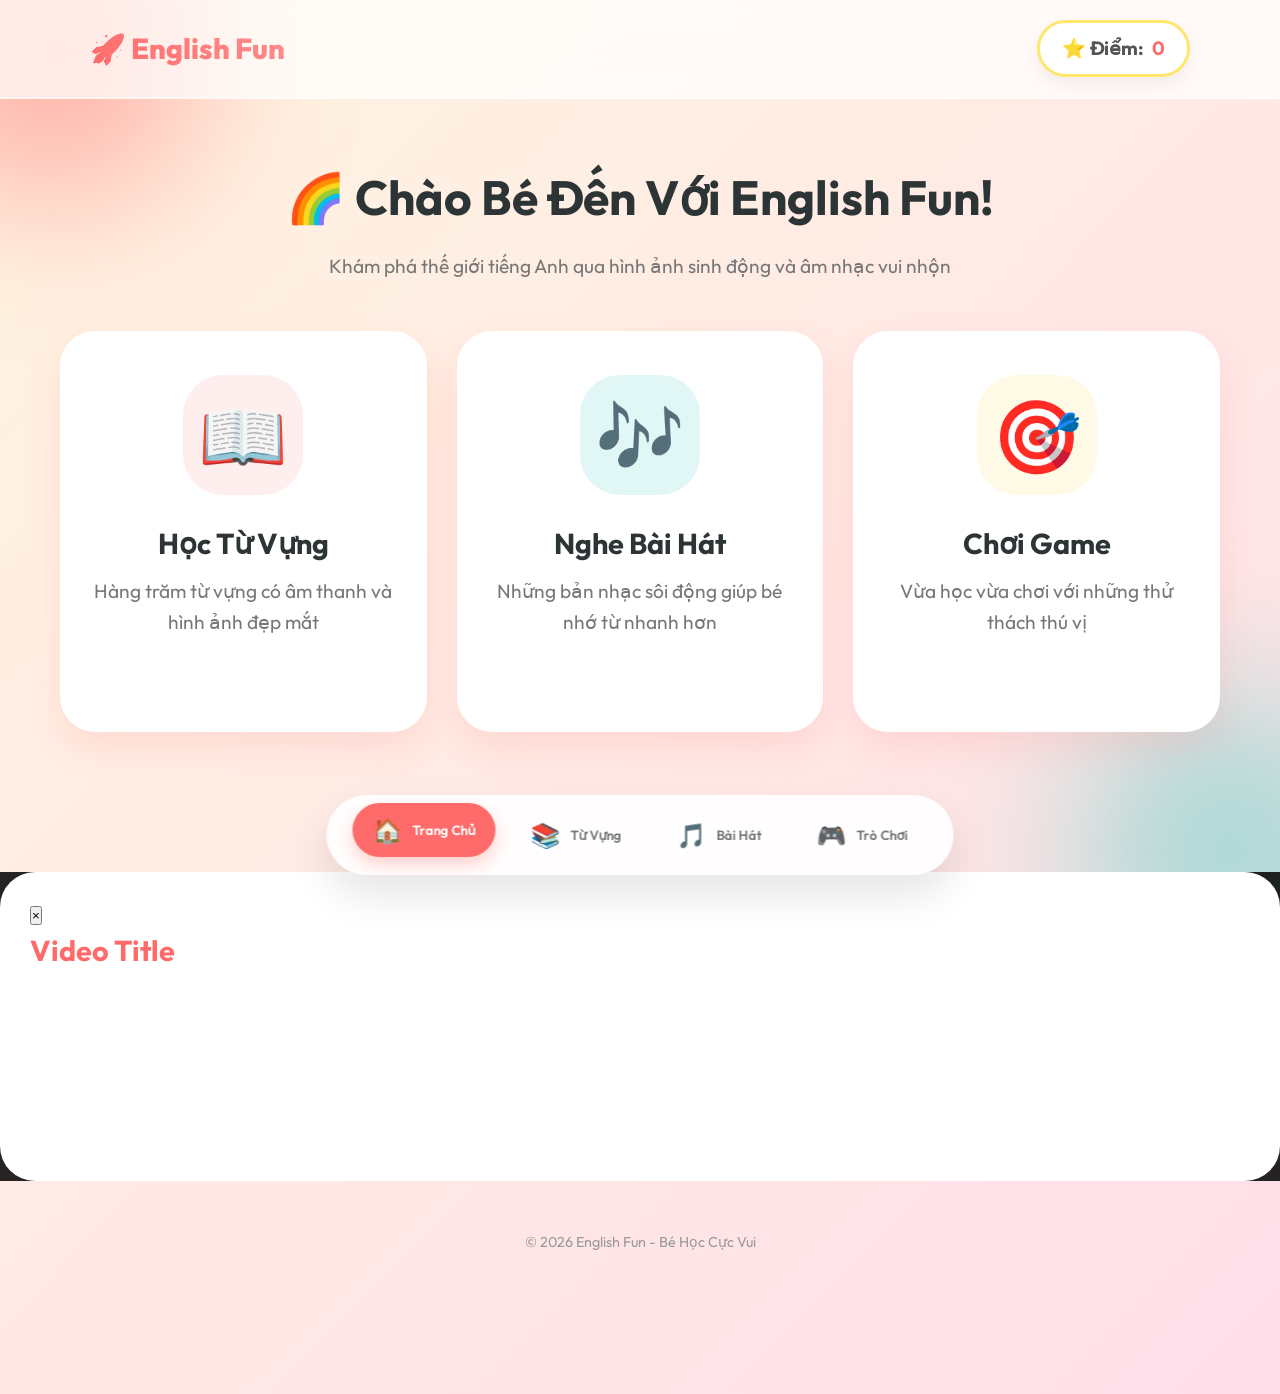
==== index.html @ c61386d0 "first today create new source code" ====
<!DOCTYPE html>
<html lang="vi">

<head>
  <meta charset="UTF-8">
  <meta name="viewport" content="width=device-width, initial-scale=1.0">
  <title>English Fun - Học Tiếng Anh Thông Minh</title>
  <link rel="stylesheet" href="styles.css">
</head>

<body>
  <!-- Floating Background Elements -->
  <div class="bg-decoration"></div>

  <!-- Header -->
  <header>
    <div class="header-content">
      <div class="logo">🚀 English Fun</div>
      <div class="score-display">
        ⭐ Điểm: <span id="total-score">0</span>
      </div>
    </div>
  </header>

  <!-- Navigation -->
  <nav>
    <div class="nav-items">
      <button class="nav-btn active" data-section="home">
        <span class="icon">🏠</span>
        <span class="text">Trang Chủ</span>
      </button>
      <button class="nav-btn" data-section="vocabulary">
        <span class="icon">📚</span>
        <span class="text">Từ Vựng</span>
      </button>
      <button class="nav-btn" data-section="songs">
        <span class="icon">🎵</span>
        <span class="text">Bài Hát</span>
      </button>
      <button class="nav-btn" data-section="games">
        <span class="icon">🎮</span>
        <span class="text">Trò Chơi</span>
      </button>
    </div>
  </nav>

  <!-- Main Content -->
  <main>
    <!-- Home Section -->
    <section id="home" class="section active">
      <div class="home-welcome">
        <h1>🌈 Chào Bé Đến Với English Fun!</h1>
        <p>Khám phá thế giới tiếng Anh qua hình ảnh sinh động và âm nhạc vui nhộn</p>

        <div class="feature-cards">
          <div class="feature-card" data-section="vocabulary">
            <div class="icon">📖</div>
            <h3>Học Từ Vựng</h3>
            <p>Hàng trăm từ vựng có âm thanh và hình ảnh đẹp mắt</p>
          </div>
          <div class="feature-card" data-section="songs">
            <div class="icon">🎶</div>
            <h3>Nghe Bài Hát</h3>
            <p>Những bản nhạc sôi động giúp bé nhớ từ nhanh hơn</p>
          </div>
          <div class="feature-card" data-section="games">
            <div class="icon">🎯</div>
            <h3>Chơi Game</h3>
            <p>Vừa học vừa chơi với những thử thách thú vị</p>
          </div>
        </div>
      </div>
    </section>

    <!-- Vocabulary Section -->
    <section id="vocabulary" class="section">
      <h2 class="section-title">📚 Chủ Đề Yêu Thích</h2>

      <div class="category-selector">
        <!-- Row 1 -->
        <button class="category-btn active" data-category="animals">🐾 Động Vật</button>
        <button class="category-btn" data-category="colors">🎨 Màu Sắc</button>
        <button class="category-btn" data-category="numbers">🔢 Số Đếm</button>
        <button class="category-btn" data-category="fruits">🍎 Trái Cây</button>
        <button class="category-btn" data-category="bodyParts">🧍 Cơ Thể</button>
        <button class="category-btn" data-category="food">🍔 Đồ Ăn</button>
        <!-- Row 2 -->
        <button class="category-btn" data-category="family">👨‍👩‍👧‍👦 Gia Đình</button>
        <button class="category-btn" data-category="clothes">👕 Quần Áo</button>
        <button class="category-btn" data-category="weather">🌤️ Thời Tiết</button>
        <button class="category-btn" data-category="feelings">😊 Cảm Xúc</button>
        <button class="category-btn" data-category="school">🎒 Trường Học</button>
        <button class="category-btn" data-category="transport">🚗 Phương Tiện</button>
      </div>

      <div id="flashcard-container" class="flashcard-grid">
        <!-- Flashcards will be rendered here -->
      </div>
    </section>

    <!-- Songs Section -->
    <section id="songs" class="section">
      <h2 class="section-title">🎵 Thế Giới Âm Nhạc</h2>

      <div id="songs-container" class="songs-grid">
        <!-- Songs will be rendered here -->
      </div>
    </section>

    <!-- Games Section -->
    <section id="games" class="section">
      <h2 class="section-title">🎮 Thử Thách Thông Thái</h2>

      <div class="category-selector">
        <button class="quiz-category-btn category-btn active" data-category="animals">🐾 Động Vật</button>
        <button class="quiz-category-btn category-btn" data-category="colors">🎨 Màu Sắc</button>
        <button class="quiz-category-btn category-btn" data-category="numbers">🔢 Số Đếm</button>
        <button class="quiz-category-btn category-btn" data-category="fruits">🍎 Trái Cây</button>
        <button class="quiz-category-btn category-btn" data-category="food">🍔 Đồ Ăn</button>
      </div>

      <div id="start-quiz-container" class="start-quiz-container">
        <div class="feature-card" style="max-width: 400px; margin: 0 auto; cursor: default;">
          <div class="icon">🚀</div>
          <h3>Sẵn sàng chưa?</h3>
          <p>Bé hãy chọn chủ đề và ấn bắt đầu để nhận điểm thưởng nhé!</p>
          <button id="start-quiz-btn" class="nav-btn active"
            style="margin: 20px auto; display: block; padding: 15px 30px;">
            Bắt Đầu Quiz!
          </button>
        </div>
      </div>

      <!-- Quiz Container -->
      <div id="quiz-container" class="quiz-container" style="display: none;">
        <div class="quiz-progress">
          <span class="question-num" id="question-num">1/5</span>
          <span class="quiz-score">⭐ <span id="quiz-score">0</span></span>
        </div>

        <div class="quiz-question">
          <span class="emoji" id="question-emoji">🐕</span>
          <p style="font-size: 1.5rem; font-weight: 700;">Đây là gì nhỉ?</p>
        </div>

        <div id="quiz-options" class="quiz-options">
          <!-- Options will be rendered here -->
        </div>
      </div>

      <!-- Quiz Result -->
      <div id="quiz-result" class="quiz-result" style="display: none;">
        <div class="quiz-container">
          <div class="result-emoji" id="result-emoji" style="font-size: 5rem;">🎉</div>
          <h3 id="result-message" style="margin: 20px 0;">Tuyệt vời!</h3>
          <p style="font-size: 1.4rem;">Điểm của bé: <strong id="final-score"
              style="color: var(--primary);">5/5</strong></p>
          <div class="stars" id="stars-container" style="font-size: 3rem; margin: 20px 0;">⭐⭐⭐</div>
          <button class="nav-btn active" onclick="restartQuiz()" style="margin: 0 auto;">
            🔄 Chơi Lại
          </button>
        </div>
      </div>
    </section>
  </main>

  <!-- Video Modal -->
  <div id="video-modal" class="video-modal">
    <div class="video-container">
      <button class="close-btn">&times;</button>
      <h3 id="video-title">Video Title</h3>
      <iframe id="video-iframe" src="" frameborder="0"
        allow="accelerometer; autoplay; clipboard-write; encrypted-media; gyroscope; picture-in-picture"
        allowfullscreen></iframe>
    </div>
  </div>

  <!-- Celebration Container -->
  <div id="celebration" class="celebration"></div>

  <!-- Footer -->
  <footer style="padding: 50px 20px 140px; text-align: center; color: #999; font-size: 0.9rem;">
    <p>© 2026 English Fun - Bé Học Cực Vui</p>
  </footer>

  <!-- Scripts -->
  <script src="data.js"></script>
  <script src="app.js"></script>
</body>

</html>
---- styles.css ----
/* English Fun - Redesigned for Kids */
@import url('https://fonts.googleapis.com/css2?family=Outfit:wght@400;700&display=swap');

:root {
  --primary: #FF6B6B;
  --secondary: #4ECDC4;
  --accent: #FFE66D;
  --success: #6BCB77;
  --info: #4D96FF;
  --bg-main: #FDFDFD;
  --bg-gradient: linear-gradient(135deg, #FFF5E1 0%, #FFDEE9 100%);
  --card-shadow: 0 15px 35px rgba(255, 107, 107, 0.15);
  --glass-bg: rgba(255, 255, 255, 0.7);
  --glass-border: rgba(255, 255, 255, 0.4);
  --radius-lg: 35px;
  --radius-md: 25px;
}

* {
  margin: 0;
  padding: 0;
  box-sizing: border-box;
  -webkit-tap-highlight-color: transparent;
}

body {
  font-family: 'Outfit', sans-serif;
  background: var(--bg-gradient);
  min-height: 100vh;
  color: #2D3436;
  overflow-x: hidden;
  line-height: 1.6;
}

/* Background Decorations */
body::before,
body::after {
  content: '';
  position: fixed;
  width: 300px;
  height: 300px;
  border-radius: 50%;
  filter: blur(80px);
  z-index: -1;
  opacity: 0.5;
}

body::before {
  top: -100px;
  left: -100px;
  background: var(--primary);
}

body::after {
  bottom: -100px;
  right: -100px;
  background: var(--secondary);
}

/* Header */
header {
  background: var(--glass-bg);
  backdrop-filter: blur(15px);
  border-bottom: 2px solid var(--glass-border);
  padding: 20px;
  position: sticky;
  top: 0;
  z-index: 1000;
  display: flex;
  justify-content: center;
}

.header-content {
  width: 100%;
  max-width: 1100px;
  display: flex;
  justify-content: space-between;
  align-items: center;
}

.logo {
  font-size: 1.8rem;
  font-weight: 800;
  background: linear-gradient(45deg, var(--primary), #FF8E8E);
  -webkit-background-clip: text;
  background-clip: text;
  -webkit-text-fill-color: transparent;
  display: flex;
  align-items: center;
  gap: 10px;
}

.score-display {
  background: white;
  padding: 10px 22px;
  border-radius: 50px;
  box-shadow: 0 8px 15px rgba(0, 0, 0, 0.05);
  font-weight: 700;
  font-size: 1.2rem;
  color: #555;
  display: flex;
  align-items: center;
  gap: 8px;
  border: 3px solid var(--accent);
}

.score-display span {
  color: var(--primary);
}

/* Navigation */
nav {
  position: fixed;
  bottom: 25px;
  left: 50%;
  transform: translateX(-50%);
  z-index: 1001;
  width: auto;
}

.nav-items {
  background: rgba(255, 255, 255, 0.9);
  backdrop-filter: blur(20px);
  padding: 12px 25px;
  border-radius: 50px;
  display: flex;
  gap: 15px;
  box-shadow: 0 20px 40px rgba(0, 0, 0, 0.1);
  border: 1px solid rgba(255, 255, 255, 0.5);
}

.nav-btn {
  background: none;
  border: none;
  padding: 12px 20px;
  border-radius: 30px;
  cursor: pointer;
  transition: all 0.3s cubic-bezier(0.175, 0.885, 0.32, 1.275);
  display: flex;
  align-items: center;
  gap: 10px;
  color: #777;
  font-family: inherit;
  font-weight: 600;
}

.nav-btn .icon {
  font-size: 1.5rem;
}

.nav-btn.active {
  background: var(--primary);
  color: white;
  box-shadow: 0 8px 15px rgba(255, 107, 107, 0.3);
  transform: translateY(-5px);
}

.nav-btn:hover:not(.active) {
  background: rgba(255, 107, 107, 0.1);
  color: var(--primary);
}

/* Main Layout */
main {
  max-width: 1200px;
  margin: 0 auto;
  padding: 40px 20px 120px;
}

.section {
  display: none;
  animation: slideUp 0.6s cubic-bezier(0.165, 0.84, 0.44, 1);
}

.section.active {
  display: block;
}

@keyframes slideUp {
  from {
    opacity: 0;
    transform: translateY(40px);
  }

  to {
    opacity: 1;
    transform: translateY(0);
  }
}

.section-title {
  text-align: center;
  font-size: 2.2rem;
  font-weight: 800;
  margin-bottom: 40px;
  color: #2D3436;
}

/* Home Page */
.home-welcome {
  text-align: center;
  padding: 20px 0;
}

.home-welcome h1 {
  font-size: 3rem;
  margin-bottom: 15px;
  color: #2D3436;
}

.home-welcome p {
  font-size: 1.2rem;
  color: #777;
  margin-bottom: 50px;
}

.feature-cards {
  display: grid;
  grid-template-columns: repeat(auto-fit, minmax(300px, 1fr));
  gap: 30px;
}

.feature-card {
  background: white;
  border-radius: var(--radius-lg);
  padding: 40px 30px;
  box-shadow: var(--card-shadow);
  cursor: pointer;
  transition: all 0.4s cubic-bezier(0.175, 0.885, 0.32, 1.275);
  border: 4px solid white;
}

.feature-card:hover {
  transform: translateY(-15px) scale(1.02);
  border-color: var(--accent);
}

.feature-card:nth-child(1) .icon {
  background: #FFEEEE;
}

.feature-card:nth-child(2) .icon {
  background: #E0F7F6;
}

.feature-card:nth-child(3) .icon {
  background: #FFFAE6;
}

.feature-card .icon {
  font-size: 4.5rem;
  width: 120px;
  height: 120px;
  margin: 0 auto 25px;
  border-radius: 40px;
  display: flex;
  align-items: center;
  justify-content: center;
  transition: transform 0.3s ease;
}

.feature-card:hover .icon {
  transform: rotate(10deg) scale(1.1);
}

.feature-card h3 {
  font-size: 1.8rem;
  margin-bottom: 10px;
  color: #2D3436;
}

/* Vocabulary Grid */
.category-selector {
  display: flex;
  flex-wrap: wrap;
  gap: 12px;
  justify-content: center;
  margin-bottom: 40px;
}

.category-btn {
  background: white;
  border: 2px solid #EEE;
  padding: 12px 20px;
  border-radius: 20px;
  font-size: 1rem;
  font-weight: 600;
  cursor: pointer;
  transition: all 0.3s ease;
  font-family: inherit;
  box-shadow: 0 4px 6px rgba(0, 0, 0, 0.02);
}

.category-btn.active {
  background: var(--secondary);
  color: white;
  border-color: var(--secondary);
  box-shadow: 0 8px 15px rgba(78, 205, 196, 0.3);
}

.category-btn:hover:not(.active) {
  border-color: var(--secondary);
  transform: translateY(-2px);
}

.flashcard-grid {
  display: grid;
  grid-template-columns: repeat(auto-fill, minmax(180px, 1fr));
  gap: 25px;
}

.flashcard {
  background: white;
  border-radius: var(--radius-md);
  padding: 30px 20px;
  text-align: center;
  box-shadow: var(--card-shadow);
  cursor: pointer;
  transition: all 0.3s cubic-bezier(0.175, 0.885, 0.32, 1.275);
  border: 3px solid white;
}

.flashcard:hover {
  transform: translateY(-10px) rotate(2deg);
  border-color: var(--primary);
}

.flashcard .emoji {
  font-size: 4.5rem;
  display: block;
  margin-bottom: 15px;
  filter: drop-shadow(0 5px 10px rgba(0, 0, 0, 0.1));
}

.flashcard .word {
  font-size: 1.5rem;
  font-weight: 800;
  color: #2D3436;
  text-transform: capitalize;
}

.flashcard .vietnamese {
  font-size: 1rem;
  color: #999;
  font-weight: 500;
}

.flashcard .speak-icon {
  position: absolute;
  top: 15px;
  right: 15px;
  font-size: 1.2rem;
  color: #DDD;
  transition: color 0.3s;
}

.flashcard:hover .speak-icon {
  color: var(--primary);
}

/* Songs List */
.songs-grid {
  display: grid;
  grid-template-columns: repeat(auto-fill, minmax(320px, 1fr));
  gap: 25px;
}

.song-card {
  background: white;
  border-radius: var(--radius-md);
  padding: 20px;
  display: flex;
  align-items: center;
  gap: 20px;
  box-shadow: var(--card-shadow);
  cursor: pointer;
  transition: all 0.3s ease;
  border: 3px solid white;
}

.song-card:hover {
  transform: scale(1.03);
  border-color: var(--info);
}

.song-card .thumbnail {
  width: 80px;
  height: 80px;
  background: #F0F4FF;
  border-radius: 20px;
  display: flex;
  align-items: center;
  justify-content: center;
  font-size: 2.5rem;
}

.song-card .song-info h3 {
  font-size: 1.3rem;
  margin-bottom: 5px;
}

/* Quiz Design */
.quiz-container {
  background: white;
  border-radius: var(--radius-lg);
  padding: 50px 40px;
  max-width: 700px;
  margin: 0 auto;
  box-shadow: var(--card-shadow);
  position: relative;
  border: 5px solid #FFFAE6;
}

.quiz-progress {
  display: flex;
  justify-content: space-between;
  margin-bottom: 30px;
  font-weight: 800;
  font-size: 1.2rem;
}

.quiz-question .emoji {
  font-size: 8rem;
  display: block;
  margin: 30px 0;
  animation: float 3s ease-in-out infinite;
}

@keyframes float {

  0%,
  100% {
    transform: translateY(0) scale(1);
  }

  50% {
    transform: translateY(-20px) scale(1.05);
  }
}

.quiz-options {
  display: grid;
  grid-template-columns: repeat(2, 1fr);
  gap: 20px;
}

.quiz-option {
  background: #F8F9FA;
  border: 3px solid #EEE;
  padding: 25px 20px;
  border-radius: 25px;
  font-size: 1.4rem;
  font-weight: 700;
  cursor: pointer;
  transition: all 0.3s;
  font-family: inherit;
}

.quiz-option:hover {
  background: white;
  border-color: var(--primary);
  transform: translateY(-5px);
  box-shadow: 0 10px 20px rgba(0, 0, 0, 0.05);
}

.quiz-option.correct {
  background: var(--success);
  color: white;
  border-color: var(--success);
  box-shadow: 0 10px 20px rgba(107, 203, 119, 0.4);
}

.quiz-option.wrong {
  background: var(--primary);
  color: white;
  border-color: var(--primary);
  box-shadow: 0 10px 20px rgba(255, 107, 107, 0.4);
}

/* Modal Styling */
.video-modal {
  background: rgba(0, 0, 0, 0.85);
  backdrop-filter: blur(10px);
}

.video-container {
  background: white;
  border-radius: var(--radius-lg);
  padding: 30px;
  overflow: hidden;
}

.video-container h3 {
  font-size: 1.8rem;
  margin-bottom: 20px;
  color: var(--primary);
}

/* Performance and Utils */
@keyframes bounce {

  0%,
  100% {
    transform: translateY(0);
  }

  50% {
    transform: translateY(-10px);
  }
}

.pulse {
  animation: pulse-animation 0.5s ease;
}

@keyframes pulse-animation {
  0% {
    transform: scale(1);
  }

  50% {
    transform: scale(0.95);
  }

  100% {
    transform: scale(1);
  }
}

/* Mobile Responsive */
@media (max-width: 768px) {
  .logo {
    font-size: 1.5rem;
  }

  .home-welcome h1 {
    font-size: 2.2rem;
  }

  .nav-btn .text {
    display: none;
  }

  .nav-btn {
    padding: 15px;
  }

  .quiz-options {
    grid-template-columns: 1fr;
  }

  .flashcard-grid {
    grid-template-columns: repeat(2, 1fr);
    gap: 15px;
  }

  .section-title {
    font-size: 1.8rem;
  }
}

/* Scrollbar */
::-webkit-scrollbar {
  width: 10px;
}

::-webkit-scrollbar-track {
  background: transparent;
}

::-webkit-scrollbar-thumb {
  background: var(--glass-border);
  border-radius: 10px;
}

::-webkit-scrollbar-thumb:hover {
  background: #CCC;
}
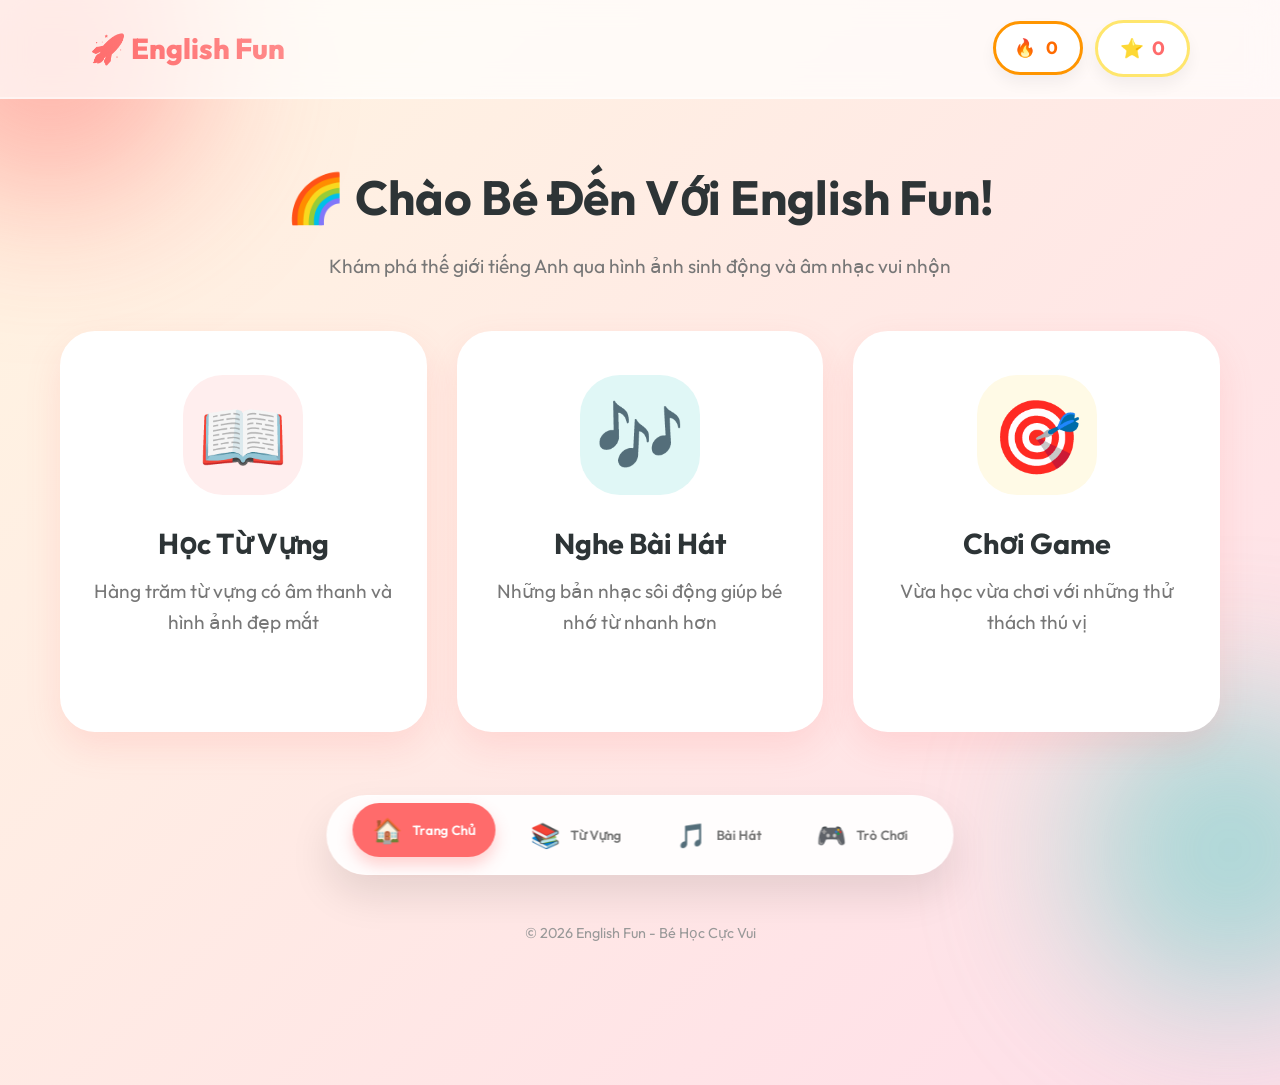
==== commit 17b63a7c: "Add streak system and spelling practice game Implemented two new features to enhance learning engage" ====
--- a/index.html
+++ b/index.html
@@ -16,8 +16,13 @@
   <header>
     <div class="header-content">
       <div class="logo">🚀 English Fun</div>
-      <div class="score-display">
-        ⭐ Điểm: <span id="total-score">0</span>
+      <div class="header-stats">
+        <div class="streak-display">
+          🔥 <span id="streak-count">0</span>
+        </div>
+        <div class="score-display">
+          ⭐ <span id="total-score">0</span>
+        </div>
       </div>
     </div>
   </header>
@@ -91,6 +96,12 @@
         <button class="category-btn" data-category="feelings">😊 Cảm Xúc</button>
         <button class="category-btn" data-category="school">🎒 Trường Học</button>
         <button class="category-btn" data-category="transport">🚗 Phương Tiện</button>
+        <!-- Row 3 - New categories -->
+        <button class="category-btn" data-category="sports">⚽ Thể Thao</button>
+        <button class="category-btn" data-category="jobs">👨‍💼 Nghề Nghiệp</button>
+        <button class="category-btn" data-category="adjectives">📝 Tính Từ</button>
+        <button class="category-btn" data-category="seasons">🌸 Mùa</button>
+        <button class="category-btn" data-category="phrases">💬 Giao Tiếp</button>
       </div>
 
       <div id="flashcard-container" class="flashcard-grid">
@@ -110,6 +121,12 @@
     <!-- Games Section -->
     <section id="games" class="section">
       <h2 class="section-title">🎮 Thử Thách Thông Thái</h2>
+
+      <!-- Game Mode Tabs -->
+      <div class="game-mode-tabs">
+        <button class="game-tab active" data-mode="quiz">🎯 Quiz</button>
+        <button class="game-tab" data-mode="spelling">✏️ Spelling</button>
+      </div>
 
       <div class="category-selector">
         <button class="quiz-category-btn category-btn active" data-category="animals">🐾 Động Vật</button>
@@ -117,48 +134,109 @@
         <button class="quiz-category-btn category-btn" data-category="numbers">🔢 Số Đếm</button>
         <button class="quiz-category-btn category-btn" data-category="fruits">🍎 Trái Cây</button>
         <button class="quiz-category-btn category-btn" data-category="food">🍔 Đồ Ăn</button>
-      </div>
-
-      <div id="start-quiz-container" class="start-quiz-container">
-        <div class="feature-card" style="max-width: 400px; margin: 0 auto; cursor: default;">
-          <div class="icon">🚀</div>
-          <h3>Sẵn sàng chưa?</h3>
-          <p>Bé hãy chọn chủ đề và ấn bắt đầu để nhận điểm thưởng nhé!</p>
-          <button id="start-quiz-btn" class="nav-btn active"
-            style="margin: 20px auto; display: block; padding: 15px 30px;">
-            Bắt Đầu Quiz!
-          </button>
-        </div>
-      </div>
-
-      <!-- Quiz Container -->
-      <div id="quiz-container" class="quiz-container" style="display: none;">
-        <div class="quiz-progress">
-          <span class="question-num" id="question-num">1/5</span>
-          <span class="quiz-score">⭐ <span id="quiz-score">0</span></span>
-        </div>
-
-        <div class="quiz-question">
-          <span class="emoji" id="question-emoji">🐕</span>
-          <p style="font-size: 1.5rem; font-weight: 700;">Đây là gì nhỉ?</p>
-        </div>
-
-        <div id="quiz-options" class="quiz-options">
-          <!-- Options will be rendered here -->
-        </div>
-      </div>
-
-      <!-- Quiz Result -->
-      <div id="quiz-result" class="quiz-result" style="display: none;">
-        <div class="quiz-container">
-          <div class="result-emoji" id="result-emoji" style="font-size: 5rem;">🎉</div>
-          <h3 id="result-message" style="margin: 20px 0;">Tuyệt vời!</h3>
-          <p style="font-size: 1.4rem;">Điểm của bé: <strong id="final-score"
-              style="color: var(--primary);">5/5</strong></p>
-          <div class="stars" id="stars-container" style="font-size: 3rem; margin: 20px 0;">⭐⭐⭐</div>
-          <button class="nav-btn active" onclick="restartQuiz()" style="margin: 0 auto;">
-            🔄 Chơi Lại
-          </button>
+        <button class="quiz-category-btn category-btn" data-category="family">👨‍👩‍👧‍👦 Gia Đình</button>
+        <button class="quiz-category-btn category-btn" data-category="sports">⚽ Thể Thao</button>
+        <button class="quiz-category-btn category-btn" data-category="jobs">👨‍💼 Nghề Nghiệp</button>
+        <button class="quiz-category-btn category-btn" data-category="adjectives">📝 Tính Từ</button>
+        <button class="quiz-category-btn category-btn" data-category="phrases">💬 Giao Tiếp</button>
+      </div>
+
+      <!-- ========== QUIZ GAME ========== -->
+      <div id="quiz-game">
+        <div id="start-quiz-container" class="start-quiz-container">
+          <div class="feature-card" style="max-width: 400px; margin: 0 auto; cursor: default;">
+            <div class="icon">🚀</div>
+            <h3>Sẵn sàng chưa?</h3>
+            <p>Bé hãy chọn chủ đề và ấn bắt đầu để nhận điểm thưởng nhé!</p>
+            <button id="start-quiz-btn" class="nav-btn active"
+              style="margin: 20px auto; display: block; padding: 15px 30px;">
+              Bắt Đầu Quiz!
+            </button>
+          </div>
+        </div>
+
+        <!-- Quiz Container -->
+        <div id="quiz-container" class="quiz-container" style="display: none;">
+          <div class="quiz-progress">
+            <span class="question-num" id="question-num">1/5</span>
+            <span class="quiz-score">⭐ <span id="quiz-score">0</span></span>
+          </div>
+
+          <div class="quiz-question">
+            <span class="emoji" id="question-emoji">🐕</span>
+            <p style="font-size: 1.5rem; font-weight: 700;">Đây là gì nhỉ?</p>
+          </div>
+
+          <div id="quiz-options" class="quiz-options">
+            <!-- Options will be rendered here -->
+          </div>
+        </div>
+
+        <!-- Quiz Result -->
+        <div id="quiz-result" class="quiz-result" style="display: none;">
+          <div class="quiz-container">
+            <div class="result-emoji" id="result-emoji" style="font-size: 5rem;">🎉</div>
+            <h3 id="result-message" style="margin: 20px 0;">Tuyệt vời!</h3>
+            <p style="font-size: 1.4rem;">Điểm của bé: <strong id="final-score"
+                style="color: var(--primary);">5/5</strong></p>
+            <div class="stars" id="stars-container" style="font-size: 3rem; margin: 20px 0;">⭐⭐⭐</div>
+            <button class="nav-btn active" onclick="restartQuiz()" style="margin: 0 auto;">
+              🔄 Chơi Lại
+            </button>
+          </div>
+        </div>
+      </div>
+
+      <!-- ========== SPELLING GAME ========== -->
+      <div id="spelling-game" style="display: none;">
+        <!-- Spelling Start -->
+        <div id="start-spelling-container" class="start-quiz-container">
+          <div class="feature-card" style="max-width: 400px; margin: 0 auto; cursor: default;">
+            <div class="icon">✏️</div>
+            <h3>Luyện Viết Từ!</h3>
+            <p>Nghe phát âm, nhìn emoji và gõ từ tiếng Anh. Mỗi từ đúng +15 điểm!</p>
+            <button id="start-spelling-btn" class="nav-btn active"
+              style="margin: 20px auto; display: block; padding: 15px 30px;">
+              Bắt Đầu Spelling!
+            </button>
+          </div>
+        </div>
+
+        <!-- Spelling Container -->
+        <div id="spelling-container" class="quiz-container" style="display: none;">
+          <div class="quiz-progress">
+            <span class="question-num" id="spelling-num">1/5</span>
+            <span class="quiz-score">⭐ <span id="spelling-score">0</span></span>
+          </div>
+
+          <div class="spelling-question">
+            <span class="emoji" id="spelling-emoji">🐕</span>
+            <button class="hint-btn" id="hint-btn" title="Nghe phát âm">🔊 Nghe</button>
+            <button class="hint-btn hint-vn" id="hint-vn-btn" title="Xem gợi ý tiếng Việt">💡 Gợi ý</button>
+            <p class="hint-text" id="hint-text" style="display: none;"></p>
+          </div>
+
+          <div class="spelling-input-container">
+            <input type="text" id="spelling-input" class="spelling-input"
+                   placeholder="Gõ từ tiếng Anh..." autocomplete="off" autocapitalize="off">
+            <button id="check-spelling-btn" class="nav-btn active">Kiểm Tra</button>
+          </div>
+
+          <div id="spelling-feedback" class="spelling-feedback"></div>
+        </div>
+
+        <!-- Spelling Result -->
+        <div id="spelling-result" class="quiz-result" style="display: none;">
+          <div class="quiz-container">
+            <div class="result-emoji" id="spelling-result-emoji" style="font-size: 5rem;">🎉</div>
+            <h3 id="spelling-result-message" style="margin: 20px 0;">Tuyệt vời!</h3>
+            <p style="font-size: 1.4rem;">Điểm của bé: <strong id="spelling-final-score"
+                style="color: var(--primary);">5/5</strong></p>
+            <div class="stars" id="spelling-stars-container" style="font-size: 3rem; margin: 20px 0;">⭐⭐⭐</div>
+            <button class="nav-btn active" onclick="restartSpelling()" style="margin: 0 auto;">
+              🔄 Chơi Lại
+            </button>
+          </div>
         </div>
       </div>
     </section>
--- a/styles.css
+++ b/styles.css
@@ -90,6 +90,48 @@
   gap: 10px;
 }
 
+.header-stats {
+  display: flex;
+  align-items: center;
+  gap: 12px;
+}
+
+.streak-display {
+  background: white;
+  padding: 10px 18px;
+  border-radius: 50px;
+  box-shadow: 0 8px 15px rgba(0, 0, 0, 0.05);
+  font-weight: 700;
+  font-size: 1.1rem;
+  color: #555;
+  display: flex;
+  align-items: center;
+  gap: 6px;
+  border: 3px solid #FF9500;
+  transition: all 0.3s ease;
+}
+
+.streak-display span {
+  color: #FF6B00;
+  min-width: 20px;
+  text-align: center;
+}
+
+.streak-display.hot {
+  background: linear-gradient(135deg, #FF9500, #FF6B00);
+  color: white;
+  animation: pulse-fire 1.5s ease-in-out infinite;
+}
+
+.streak-display.hot span {
+  color: white;
+}
+
+@keyframes pulse-fire {
+  0%, 100% { transform: scale(1); }
+  50% { transform: scale(1.05); }
+}
+
 .score-display {
   background: white;
   padding: 10px 22px;
@@ -343,6 +385,14 @@
   font-size: 1rem;
   color: #999;
   font-weight: 500;
+}
+
+.flashcard .ipa {
+  font-size: 0.95rem;
+  color: var(--secondary);
+  font-weight: 600;
+  margin: 5px 0;
+  font-style: italic;
 }
 
 .flashcard .speak-icon {
@@ -477,10 +527,187 @@
   box-shadow: 0 10px 20px rgba(255, 107, 107, 0.4);
 }
 
+/* ========== GAME MODE TABS ========== */
+
+.game-mode-tabs {
+  display: flex;
+  justify-content: center;
+  gap: 15px;
+  margin-bottom: 30px;
+}
+
+.game-tab {
+  background: white;
+  border: 3px solid #EEE;
+  padding: 15px 35px;
+  border-radius: 50px;
+  font-size: 1.2rem;
+  font-weight: 700;
+  cursor: pointer;
+  transition: all 0.3s cubic-bezier(0.175, 0.885, 0.32, 1.275);
+  font-family: inherit;
+}
+
+.game-tab.active {
+  background: var(--info);
+  color: white;
+  border-color: var(--info);
+  box-shadow: 0 10px 25px rgba(77, 150, 255, 0.4);
+  transform: translateY(-3px);
+}
+
+.game-tab:hover:not(.active) {
+  border-color: var(--info);
+  transform: translateY(-2px);
+}
+
+/* ========== SPELLING GAME ========== */
+
+.spelling-question {
+  text-align: center;
+  padding: 20px 0;
+}
+
+.spelling-question .emoji {
+  font-size: 8rem;
+  display: block;
+  margin: 20px 0 30px;
+  animation: float 3s ease-in-out infinite;
+}
+
+.hint-btn {
+  background: white;
+  border: 2px solid #DDD;
+  padding: 12px 20px;
+  border-radius: 25px;
+  font-size: 1rem;
+  font-weight: 600;
+  cursor: pointer;
+  transition: all 0.3s ease;
+  font-family: inherit;
+  margin: 5px;
+}
+
+.hint-btn:hover:not(:disabled) {
+  border-color: var(--info);
+  background: #F0F7FF;
+  transform: translateY(-2px);
+}
+
+.hint-btn:disabled {
+  opacity: 0.5;
+  cursor: not-allowed;
+}
+
+.hint-btn.hint-vn {
+  border-color: var(--accent);
+}
+
+.hint-btn.hint-vn:hover:not(:disabled) {
+  border-color: #FFD700;
+  background: #FFFAE6;
+}
+
+.hint-text {
+  margin-top: 15px;
+  font-size: 1.2rem;
+  color: #666;
+  font-weight: 600;
+  animation: slideUp 0.3s ease;
+}
+
+.spelling-input-container {
+  display: flex;
+  flex-direction: column;
+  align-items: center;
+  gap: 20px;
+  margin: 30px 0;
+}
+
+.spelling-input {
+  width: 100%;
+  max-width: 400px;
+  padding: 20px 25px;
+  font-size: 1.5rem;
+  font-weight: 700;
+  text-align: center;
+  border: 4px solid #EEE;
+  border-radius: 25px;
+  outline: none;
+  transition: all 0.3s ease;
+  font-family: inherit;
+}
+
+.spelling-input:focus {
+  border-color: var(--info);
+  box-shadow: 0 0 0 4px rgba(77, 150, 255, 0.2);
+}
+
+.spelling-input:disabled {
+  background: #F8F9FA;
+  color: #999;
+}
+
+.spelling-feedback {
+  min-height: 80px;
+  display: flex;
+  align-items: center;
+  justify-content: center;
+}
+
+.spelling-feedback .feedback-correct,
+.spelling-feedback .feedback-wrong {
+  padding: 20px 30px;
+  border-radius: 20px;
+  font-size: 1.3rem;
+  font-weight: 700;
+  animation: slideUp 0.3s ease;
+}
+
+.spelling-feedback .feedback-correct {
+  background: rgba(107, 203, 119, 0.15);
+  color: #2D8A3E;
+}
+
+.spelling-feedback .feedback-wrong {
+  background: rgba(255, 107, 107, 0.15);
+  color: #D63031;
+}
+
+.spelling-feedback .ipa {
+  display: inline-block;
+  margin-left: 10px;
+  color: var(--secondary);
+  font-style: italic;
+}
+
+.spelling-feedback .points {
+  display: inline-block;
+  margin-left: 15px;
+  background: var(--success);
+  color: white;
+  padding: 5px 12px;
+  border-radius: 15px;
+  font-size: 1rem;
+}
+
 /* Modal Styling */
 .video-modal {
+  display: none;
+  position: fixed;
+  top: 0;
+  left: 0;
+  width: 100%;
+  height: 100%;
   background: rgba(0, 0, 0, 0.85);
   backdrop-filter: blur(10px);
+  z-index: 2000;
+  justify-content: center;
+  align-items: center;
+}
+
+.video-modal.active {
+  display: flex;
 }
 
 .video-container {
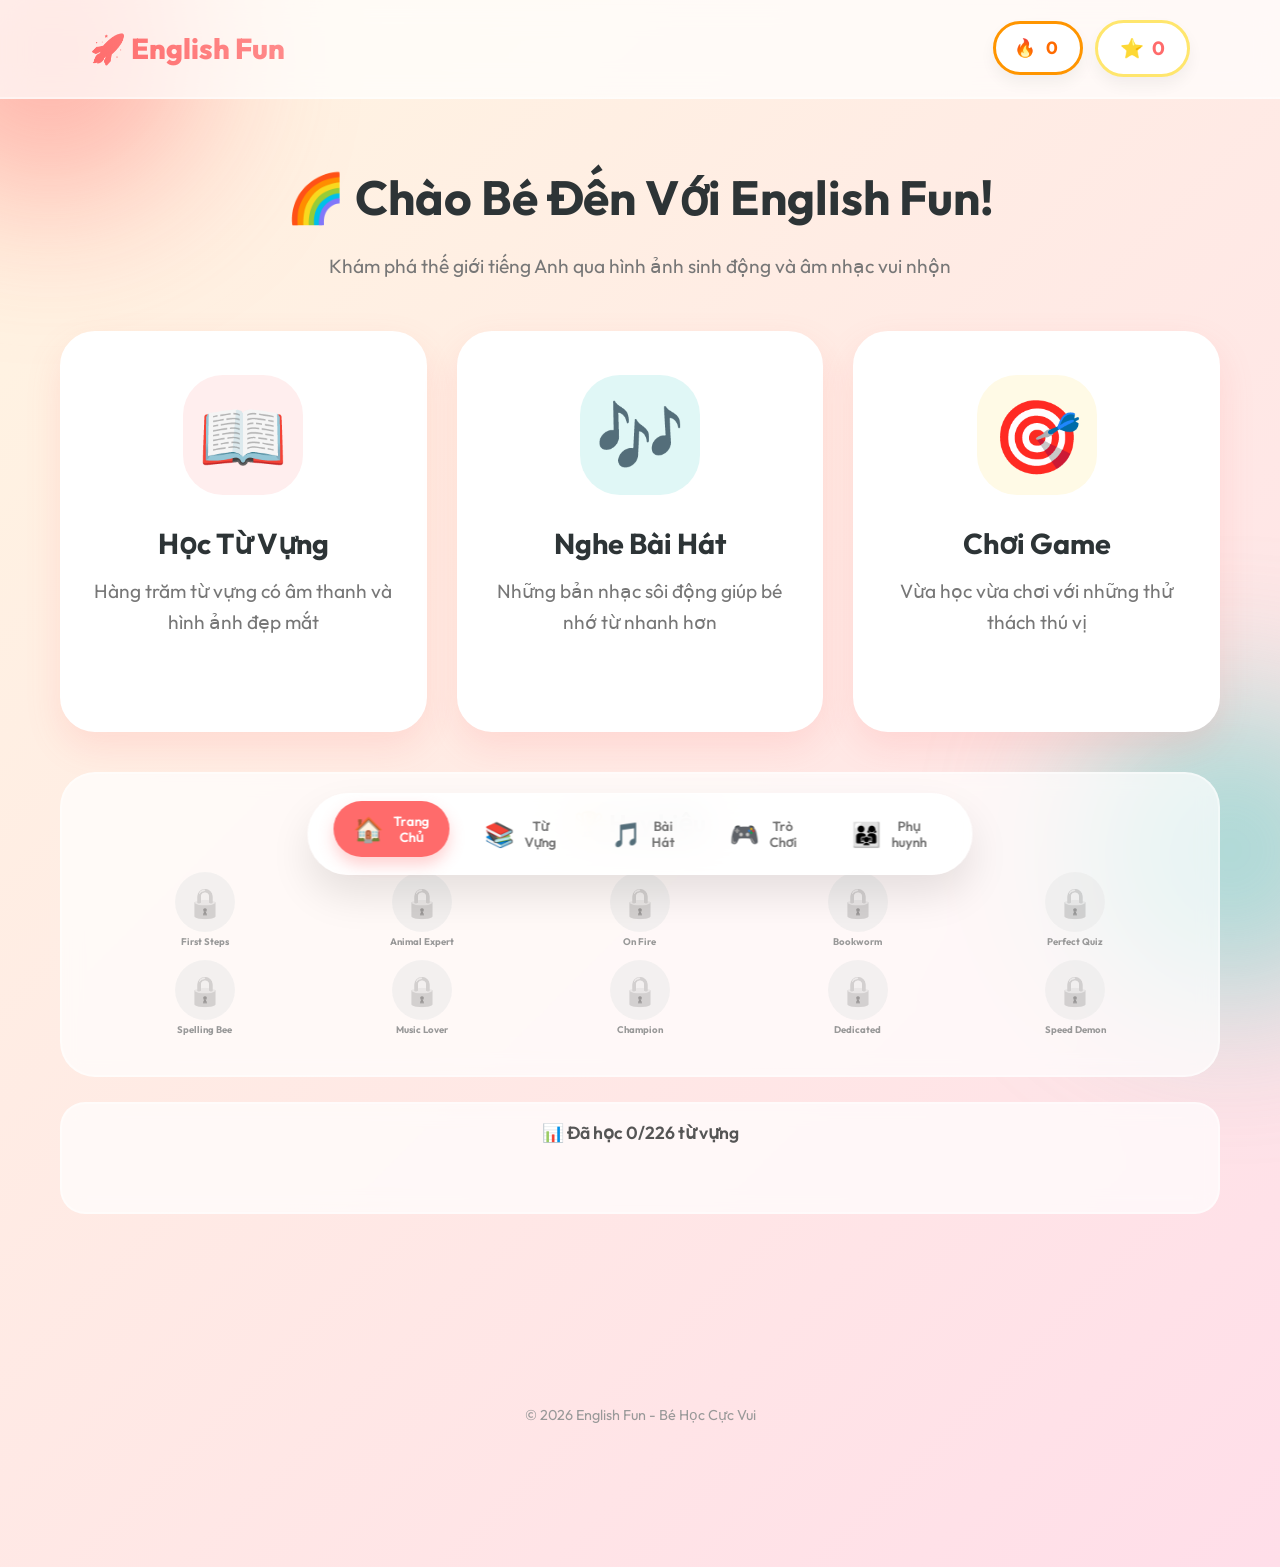
==== commit fa086921: "Integrate all game modules: 7 game modes, 4 quiz types, achievement badges, parent dashboard Batch 2" ====
--- a/index.html
+++ b/index.html
@@ -5,6 +5,10 @@
   <meta charset="UTF-8">
   <meta name="viewport" content="width=device-width, initial-scale=1.0">
   <title>English Fun - Học Tiếng Anh Thông Minh</title>
+  <link rel="manifest" href="manifest.json">
+  <meta name="theme-color" content="#FF6B6B">
+  <meta name="apple-mobile-web-app-capable" content="yes">
+  <meta name="apple-mobile-web-app-status-bar-style" content="default">
   <link rel="stylesheet" href="styles.css">
 </head>
 
@@ -46,6 +50,10 @@
         <span class="icon">🎮</span>
         <span class="text">Trò Chơi</span>
       </button>
+      <button class="nav-btn" data-section="parent">
+        <span class="icon">👨‍👩‍👧</span>
+        <span class="text">Phụ huynh</span>
+      </button>
     </div>
   </nav>
 
@@ -57,6 +65,12 @@
         <h1>🌈 Chào Bé Đến Với English Fun!</h1>
         <p>Khám phá thế giới tiếng Anh qua hình ảnh sinh động và âm nhạc vui nhộn</p>
 
+        <!-- SRS Review Prompt -->
+        <div id="srs-review-prompt" class="srs-review-prompt hidden">
+          <p>📚 Có <span id="srs-due-count">0</span> từ cần ôn hôm nay!</p>
+          <button id="srs-review-btn" class="btn-accent">Ôn bài ngay 📖</button>
+        </div>
+
         <div class="feature-cards">
           <div class="feature-card" data-section="vocabulary">
             <div class="icon">📖</div>
@@ -74,6 +88,17 @@
             <p>Vừa học vừa chơi với những thử thách thú vị</p>
           </div>
         </div>
+
+        <!-- Achievement Badges -->
+        <div id="achievement-display" class="achievement-display">
+          <h3>🏆 Huy hiệu</h3>
+          <div id="badges-grid" class="badges-grid"></div>
+        </div>
+
+        <!-- Progress Summary -->
+        <div id="progress-summary" class="progress-summary">
+          <p>📊 Đã học <span id="total-learned">0</span>/<span id="total-words">0</span> từ vựng</p>
+        </div>
       </div>
     </section>
 
@@ -83,28 +108,49 @@
 
       <div class="category-selector">
         <!-- Row 1 -->
-        <button class="category-btn active" data-category="animals">🐾 Động Vật</button>
-        <button class="category-btn" data-category="colors">🎨 Màu Sắc</button>
-        <button class="category-btn" data-category="numbers">🔢 Số Đếm</button>
-        <button class="category-btn" data-category="fruits">🍎 Trái Cây</button>
-        <button class="category-btn" data-category="bodyParts">🧍 Cơ Thể</button>
-        <button class="category-btn" data-category="food">🍔 Đồ Ăn</button>
+        <button class="category-btn active" data-category="animals">🐾 Animals</button>
+        <button class="category-btn" data-category="colors">🎨 Colors</button>
+        <button class="category-btn" data-category="numbers">🔢 Numbers</button>
+        <button class="category-btn" data-category="fruits">🍎 Fruits</button>
+        <button class="category-btn" data-category="bodyParts">🧍 Body Parts</button>
+        <button class="category-btn" data-category="food">🍔 Food</button>
         <!-- Row 2 -->
-        <button class="category-btn" data-category="family">👨‍👩‍👧‍👦 Gia Đình</button>
-        <button class="category-btn" data-category="clothes">👕 Quần Áo</button>
-        <button class="category-btn" data-category="weather">🌤️ Thời Tiết</button>
-        <button class="category-btn" data-category="feelings">😊 Cảm Xúc</button>
-        <button class="category-btn" data-category="school">🎒 Trường Học</button>
-        <button class="category-btn" data-category="transport">🚗 Phương Tiện</button>
+        <button class="category-btn" data-category="family">👨‍👩‍👧‍👦 Family</button>
+        <button class="category-btn" data-category="clothes">👕 Clothes</button>
+        <button class="category-btn" data-category="weather">🌤️ Weather</button>
+        <button class="category-btn" data-category="school">🎒 School</button>
+        <button class="category-btn" data-category="transport">🚗 Transport</button>
         <!-- Row 3 - New categories -->
-        <button class="category-btn" data-category="sports">⚽ Thể Thao</button>
-        <button class="category-btn" data-category="jobs">👨‍💼 Nghề Nghiệp</button>
-        <button class="category-btn" data-category="adjectives">📝 Tính Từ</button>
-        <button class="category-btn" data-category="seasons">🌸 Mùa</button>
-        <button class="category-btn" data-category="phrases">💬 Giao Tiếp</button>
-      </div>
-
-      <div id="flashcard-container" class="flashcard-grid">
+        <button class="category-btn" data-category="sports">⚽ Sports</button>
+        <button class="category-btn" data-category="jobs">👨‍💼 Jobs</button>
+        <button class="category-btn" data-category="house">🏠 House</button>
+        <button class="category-btn" data-category="days">📅 Days</button>
+        <button class="category-btn" data-category="seasons">🌸 Seasons</button>
+        <button class="category-btn" data-category="emotionsPicture">🎭 Emotions</button>
+      </div>
+
+      <!-- View Mode Toggle -->
+      <div class="view-mode-toggle">
+        <button id="grid-view-btn" class="view-btn">
+          <span class="icon">📱</span> Xem Lưới
+        </button>
+        <button id="study-view-btn" class="view-btn active">
+          <span class="icon">🎯</span> Chế Độ Học
+        </button>
+      </div>
+
+      <!-- Study Mode Controls (visible by default) -->
+      <div id="study-controls" class="study-controls" style="display: flex;">
+        <button id="study-prev-btn" class="study-nav-btn">
+          <span class="icon">◀</span>
+        </button>
+        <div id="study-progress" class="study-progress">1 / 10</div>
+        <button id="study-next-btn" class="study-nav-btn">
+          <span class="icon">▶</span>
+        </button>
+      </div>
+
+      <div id="flashcard-container" class="study-mode-container">
         <!-- Flashcards will be rendered here -->
       </div>
     </section>
@@ -126,19 +172,39 @@
       <div class="game-mode-tabs">
         <button class="game-tab active" data-mode="quiz">🎯 Quiz</button>
         <button class="game-tab" data-mode="spelling">✏️ Spelling</button>
+        <button class="game-tab" data-mode="word-chain">🔗 Word Chain</button>
+        <button class="game-tab" data-mode="true-false">⚡ Đúng/Sai</button>
+        <button class="game-tab" data-mode="flashcard-interactive">✨ Flashcard</button>
+        <button class="game-tab" data-mode="listening">👂 Nghe</button>
+        <button class="game-tab" data-mode="sentence-builder">📝 Xếp câu</button>
+      </div>
+
+      <!-- Quiz Type Selector -->
+      <div class="quiz-type-tabs">
+        <button class="quiz-type-btn active" data-quiz-type="emoji">🎯 Emoji</button>
+        <button class="quiz-type-btn" data-quiz-type="listening">👂 Nghe</button>
+        <button class="quiz-type-btn" data-quiz-type="vn-en">🇻🇳→🇬🇧</button>
+        <button class="quiz-type-btn" data-quiz-type="en-vn">🇬🇧→🇻🇳</button>
       </div>
 
       <div class="category-selector">
-        <button class="quiz-category-btn category-btn active" data-category="animals">🐾 Động Vật</button>
-        <button class="quiz-category-btn category-btn" data-category="colors">🎨 Màu Sắc</button>
-        <button class="quiz-category-btn category-btn" data-category="numbers">🔢 Số Đếm</button>
-        <button class="quiz-category-btn category-btn" data-category="fruits">🍎 Trái Cây</button>
-        <button class="quiz-category-btn category-btn" data-category="food">🍔 Đồ Ăn</button>
-        <button class="quiz-category-btn category-btn" data-category="family">👨‍👩‍👧‍👦 Gia Đình</button>
-        <button class="quiz-category-btn category-btn" data-category="sports">⚽ Thể Thao</button>
-        <button class="quiz-category-btn category-btn" data-category="jobs">👨‍💼 Nghề Nghiệp</button>
-        <button class="quiz-category-btn category-btn" data-category="adjectives">📝 Tính Từ</button>
-        <button class="quiz-category-btn category-btn" data-category="phrases">💬 Giao Tiếp</button>
+        <button class="quiz-category-btn category-btn active" data-category="animals">🐾 Animals</button>
+        <button class="quiz-category-btn category-btn" data-category="colors">🎨 Colors</button>
+        <button class="quiz-category-btn category-btn" data-category="numbers">🔢 Numbers</button>
+        <button class="quiz-category-btn category-btn" data-category="fruits">🍎 Fruits</button>
+        <button class="quiz-category-btn category-btn" data-category="bodyParts">🧍 Body Parts</button>
+        <button class="quiz-category-btn category-btn" data-category="food">🍔 Food</button>
+        <button class="quiz-category-btn category-btn" data-category="family">👨‍👩‍👧‍👦 Family</button>
+        <button class="quiz-category-btn category-btn" data-category="clothes">👕 Clothes</button>
+        <button class="quiz-category-btn category-btn" data-category="weather">🌤️ Weather</button>
+        <button class="quiz-category-btn category-btn" data-category="school">🎒 School</button>
+        <button class="quiz-category-btn category-btn" data-category="transport">🚗 Transport</button>
+        <button class="quiz-category-btn category-btn" data-category="sports">⚽ Sports</button>
+        <button class="quiz-category-btn category-btn" data-category="jobs">👨‍💼 Jobs</button>
+        <button class="quiz-category-btn category-btn" data-category="house">🏠 House</button>
+        <button class="quiz-category-btn category-btn" data-category="days">📅 Days</button>
+        <button class="quiz-category-btn category-btn" data-category="seasons">🌸 Seasons</button>
+        <button class="quiz-category-btn category-btn" data-category="emotionsPicture">🎭 Emotions</button>
       </div>
 
       <!-- ========== QUIZ GAME ========== -->
@@ -170,6 +236,10 @@
           <div id="quiz-options" class="quiz-options">
             <!-- Options will be rendered here -->
           </div>
+
+          <button id="quiz-next-btn" class="nav-btn active next-btn-highlight" style="display: none; margin: 15px auto; padding: 15px 35px; font-size: 1.2rem;">
+            ➡️ Câu Tiếp Theo
+          </button>
         </div>
 
         <!-- Quiz Result -->
@@ -191,10 +261,11 @@
       <div id="spelling-game" style="display: none;">
         <!-- Spelling Start -->
         <div id="start-spelling-container" class="start-quiz-container">
-          <div class="feature-card" style="max-width: 400px; margin: 0 auto; cursor: default;">
+          <div class="feature-card" style="max-width: 500px; margin: 0 auto; cursor: default;">
             <div class="icon">✏️</div>
             <h3>Luyện Viết Từ!</h3>
-            <p>Nghe phát âm, nhìn emoji và gõ từ tiếng Anh. Mỗi từ đúng +15 điểm!</p>
+            <p style="margin-bottom: 20px;">Sắp xếp các chữ cái theo đúng thứ tự để tạo thành từ!</p>
+
             <button id="start-spelling-btn" class="nav-btn active"
               style="margin: 20px auto; display: block; padding: 15px 30px;">
               Bắt Đầu Spelling!
@@ -216,13 +287,32 @@
             <p class="hint-text" id="hint-text" style="display: none;"></p>
           </div>
 
-          <div class="spelling-input-container">
+          <!-- Type Mode (Gõ từ) -->
+          <div id="spelling-type-mode" class="spelling-input-container">
             <input type="text" id="spelling-input" class="spelling-input"
                    placeholder="Gõ từ tiếng Anh..." autocomplete="off" autocapitalize="off">
             <button id="check-spelling-btn" class="nav-btn active">Kiểm Tra</button>
           </div>
 
+          <!-- Arrange Mode (Sắp xếp chữ) -->
+          <div id="spelling-arrange-mode" style="display: none;">
+            <div id="arranged-letters" class="arranged-letters">
+              <!-- Letters user has arranged will show here -->
+            </div>
+            <div id="available-letters" class="available-letters">
+              <!-- Shuffled letters will show here as buttons -->
+            </div>
+            <div style="display: flex; gap: 10px; justify-content: center; margin-top: 15px;">
+              <button id="clear-arrange-btn" class="nav-btn" style="background: #999;">🔄 Xóa</button>
+              <button id="check-arrange-btn" class="nav-btn active">✓ Kiểm Tra</button>
+            </div>
+          </div>
+
           <div id="spelling-feedback" class="spelling-feedback"></div>
+
+          <button id="spelling-next-btn" class="nav-btn active next-btn-highlight" style="display: none; margin: 15px auto; padding: 15px 35px; font-size: 1.2rem;">
+            ➡️ Câu Tiếp Theo
+          </button>
         </div>
 
         <!-- Spelling Result -->
@@ -239,6 +329,414 @@
           </div>
         </div>
       </div>
+
+      <!-- ========== WORD CHAIN GAME ========== -->
+      <div id="word-chain-game" style="display: none;">
+        <!-- Word Chain Start -->
+        <div id="start-word-chain-container" class="start-quiz-container">
+          <div class="feature-card" style="max-width: 500px; margin: 0 auto; cursor: default;">
+            <div class="icon">🔗</div>
+            <h3>Trò Chơi Nối Từ!</h3>
+            <p style="margin-bottom: 20px;">Tìm từ đúng để nối chuỗi từ vựng. Game sử dụng <strong>tất cả từ vựng</strong> để tạo thử thách thú vị!</p>
+
+            <!-- Level Selection -->
+            <div class="word-chain-level-selector">
+              <h4 style="margin-bottom: 10px;">Chọn Độ Khó:</h4>
+              <div style="display: flex; gap: 15px; justify-content: center;">
+                <button class="level-btn active" data-level="1">
+                  <div class="level-icon">🌟</div>
+                  <div class="level-name">Level 1</div>
+                  <div class="level-desc">Tìm chữ cái đầu</div>
+                </button>
+                <button class="level-btn" data-level="2">
+                  <div class="level-icon">🔥</div>
+                  <div class="level-name">Level 2</div>
+                  <div class="level-desc">Nối đuôi từ</div>
+                </button>
+              </div>
+            </div>
+
+            <button id="start-word-chain-btn" class="nav-btn active"
+              style="margin: 20px auto; display: block; padding: 15px 30px;">
+              Bắt Đầu Game!
+            </button>
+          </div>
+        </div>
+
+        <!-- Word Chain Game Container -->
+        <div id="word-chain-container" class="quiz-container" style="display: none;">
+          <div class="quiz-progress">
+            <span class="question-num" id="word-chain-num">1/10</span>
+            <span class="quiz-score">⭐ <span id="word-chain-score">0</span></span>
+          </div>
+
+          <!-- Word Chain Visualization -->
+          <div id="word-chain-display" class="word-chain-display">
+            <!-- Chain will be displayed here for Level 2 -->
+          </div>
+
+          <div class="word-chain-question">
+            <div id="word-chain-prompt" class="word-chain-prompt">
+              <!-- Level 1: "Tìm từ bắt đầu bằng chữ A" -->
+              <!-- Level 2: Shows previous word and target letter -->
+            </div>
+          </div>
+
+          <div id="word-chain-options" class="quiz-options">
+            <!-- Options will be rendered here -->
+          </div>
+
+          <button id="word-chain-next-btn" class="nav-btn active next-btn-highlight" style="display: none; margin: 15px auto; padding: 15px 35px; font-size: 1.2rem;">
+            ➡️ Câu Tiếp Theo
+          </button>
+
+          <!-- High-five animation container -->
+          <div id="high-five-animation" class="high-five-animation" style="display: none;">
+            <div class="high-five-emoji">🎉</div>
+            <div class="high-five-text">Tuyệt vời!</div>
+          </div>
+        </div>
+
+        <!-- Word Chain Result -->
+        <div id="word-chain-result" class="quiz-result" style="display: none;">
+          <div class="quiz-container">
+            <div class="result-emoji" id="word-chain-result-emoji" style="font-size: 5rem;">🎉</div>
+            <h3 id="word-chain-result-message" style="margin: 20px 0;">Tuyệt vời!</h3>
+            <p style="font-size: 1.4rem;">Điểm của bé: <strong id="word-chain-final-score"
+                style="color: var(--primary);">100</strong></p>
+
+            <!-- Display the word chain for Level 2 -->
+            <div id="final-chain-display" class="final-chain-display">
+              <!-- Final chain will be shown here -->
+            </div>
+
+            <div class="stars" id="word-chain-stars-container" style="font-size: 3rem; margin: 20px 0;">⭐⭐⭐</div>
+            <button class="nav-btn active" onclick="restartWordChain()" style="margin: 0 auto;">
+              🔄 Chơi Lại
+            </button>
+          </div>
+        </div>
+      </div>
+
+      <!-- ========== TRUE/FALSE RUSH GAME ========== -->
+      <div id="true-false-game" style="display: none;">
+        <!-- True/False Start -->
+        <div id="start-true-false-container" class="start-quiz-container">
+          <div class="feature-card" style="max-width: 500px; margin: 0 auto; cursor: default;">
+            <div class="icon">⚡</div>
+            <h3>Đúng hay Sai?</h3>
+            <p style="margin-bottom: 20px;">
+              Thẻ từ sẽ trượt ngang màn hình!<br>
+              Gạt <strong>PHẢI (→)</strong> nếu đúng<br>
+              Gạt <strong>TRÁI (←)</strong> nếu sai<br>
+              Tốc độ tăng dần!
+            </p>
+            <button id="start-true-false-btn" class="nav-btn active"
+              style="margin: 20px auto; display: block; padding: 15px 30px;">
+              ⚡ Bắt Đầu!
+            </button>
+          </div>
+        </div>
+
+        <!-- True/False Game Container -->
+        <div id="true-false-container" class="quiz-container" style="display: none;">
+          <div class="quiz-progress">
+            <span class="question-num" id="true-false-num">1/20</span>
+            <span class="quiz-score">⭐ <span id="true-false-score">0</span></span>
+          </div>
+
+          <!-- Card Display Area -->
+          <div id="card-display-area" class="card-display-area">
+            <div id="sliding-card" class="sliding-card">
+              <div class="card-emoji" id="card-emoji">🍎</div>
+              <div class="card-word" id="card-word">apple</div>
+            </div>
+          </div>
+
+          <!-- Swipe Instructions -->
+          <div class="swipe-instructions">
+            <div class="swipe-option swipe-left">
+              <div class="swipe-arrow">←</div>
+              <div class="swipe-label">SAI</div>
+            </div>
+            <div class="swipe-option swipe-right">
+              <div class="swipe-arrow">→</div>
+              <div class="swipe-label">ĐÚNG</div>
+            </div>
+          </div>
+
+          <!-- Feedback Message -->
+          <div id="true-false-feedback" class="true-false-feedback"></div>
+        </div>
+
+        <!-- True/False Result -->
+        <div id="true-false-result" class="quiz-result" style="display: none;">
+          <div class="quiz-container">
+            <div class="result-emoji" id="true-false-result-emoji" style="font-size: 5rem;">🎉</div>
+            <h3 id="true-false-result-message" style="margin: 20px 0;">Tuyệt vời!</h3>
+            <p style="font-size: 1.4rem;">Điểm của bé: <strong id="true-false-final-score"
+                style="color: var(--primary);">200</strong></p>
+            <div class="stars" id="true-false-stars-container" style="font-size: 3rem; margin: 20px 0;">⭐⭐⭐</div>
+            <button class="nav-btn active" onclick="restartTrueFalse()" style="margin: 0 auto;">
+              🔄 Chơi Lại
+            </button>
+          </div>
+        </div>
+      </div>
+
+      <!-- ========== FLASHCARD INTERACTIVE GAME ========== -->
+      <div id="flashcard-interactive-game" style="display: none;">
+        <!-- Start Screen -->
+        <div id="start-flashcard-container" class="start-quiz-container">
+          <div class="feature-card" style="max-width: 450px; margin: 0 auto; cursor: default;">
+            <div class="icon">⚡</div>
+            <h3>Flashcard Tương Tác</h3>
+            <p style="margin-bottom: 20px;">Click đúng emoji bay xung quanh từ tiếng Anh trước khi hết giờ!</p>
+            <ul style="text-align: left; margin: 20px auto; max-width: 350px; list-style: none; padding: 0;">
+              <li style="padding: 8px 0; font-size: 1.1rem;">🎯 5 câu hỏi thú vị</li>
+              <li style="padding: 8px 0; font-size: 1.1rem;">⏱️ 10 giây mỗi câu</li>
+              <li style="padding: 8px 0; font-size: 1.1rem;">🔥 Combo x2 khi đúng 3 câu liên tiếp</li>
+              <li style="padding: 8px 0; font-size: 1.1rem;">⚡ Càng nhanh càng nhiều điểm!</li>
+            </ul>
+            <button id="start-flashcard-btn" class="nav-btn active"
+              style="margin: 20px auto; display: block; padding: 15px 30px;">
+              Bắt Đầu Game!
+            </button>
+          </div>
+        </div>
+
+        <!-- Playing Screen -->
+        <div id="flashcard-game-container" class="quiz-container" style="display: none;">
+          <!-- Progress Bar -->
+          <div class="quiz-progress">
+            <span class="question-num" id="flashcard-num">1/5</span>
+            <span class="quiz-score">⭐ <span id="flashcard-score">0</span></span>
+            <span class="combo-display" id="flashcard-combo" style="display: none;">
+              🔥 Combo x<span id="combo-count">0</span>
+            </span>
+          </div>
+
+          <!-- Timer Bar -->
+          <div class="timer-container">
+            <div id="flashcard-timer-bar" class="timer-bar"></div>
+            <span id="flashcard-time-text" class="timer-text">10s</span>
+          </div>
+
+          <!-- Question Display -->
+          <div class="flashcard-question-area">
+            <div style="display: flex; align-items: center; justify-content: center; gap: 15px;">
+              <h2 id="flashcard-word" class="center-word">Loading...</h2>
+              <button id="flashcard-speak-btn" class="speak-btn" style="font-size: 2rem; background: none; border: none; cursor: pointer; padding: 10px;" title="Nghe phát âm">
+                🔊
+              </button>
+            </div>
+            <p id="flashcard-hint" class="word-hint" style="opacity: 0.7;">
+              Click đúng emoji!
+            </p>
+          </div>
+
+          <!-- Orbiting Emojis Arena -->
+          <div id="flashcard-orbit-container" class="orbit-container">
+            <div class="orbit-emoji" id="orbit-emoji-0" data-emoji="">🐶</div>
+            <div class="orbit-emoji" id="orbit-emoji-1" data-emoji="">🐱</div>
+            <div class="orbit-emoji" id="orbit-emoji-2" data-emoji="">🐭</div>
+            <div class="orbit-emoji" id="orbit-emoji-3" data-emoji="">🐹</div>
+          </div>
+
+          <!-- Feedback Display -->
+          <div id="flashcard-feedback" class="flashcard-feedback"></div>
+        </div>
+
+        <!-- Result Screen -->
+        <div id="flashcard-result" class="quiz-result" style="display: none;">
+          <div class="quiz-container flashcard-result-container">
+            <div class="result-emoji-large" id="flashcard-result-emoji">🎉</div>
+            <h2 id="flashcard-result-message" class="result-message-large">Tuyệt vời!</h2>
+
+            <div class="result-stats-card">
+              <div class="stat-item">
+                <div class="stat-label">Điểm của bé</div>
+                <div class="stat-value">
+                  <strong id="flashcard-final-score" style="font-size: 3rem; color: var(--primary);">0</strong>
+                </div>
+              </div>
+
+              <div class="stat-divider"></div>
+
+              <div class="stat-item">
+                <div class="stat-label">Combo cao nhất</div>
+                <div class="stat-value">
+                  <strong id="flashcard-max-combo" style="font-size: 2.5rem; color: var(--secondary);">0</strong>
+                  <span style="font-size: 2rem;">🔥</span>
+                </div>
+              </div>
+            </div>
+
+            <div class="stars-large" id="flashcard-stars-container">⭐⭐⭐</div>
+            <button class="nav-btn active result-replay-btn" onclick="restartFlashcardInteractive()">
+              🔄 Chơi Lại
+            </button>
+          </div>
+        </div>
+      </div>
+
+      <!-- ========== LISTENING GAME ========== -->
+      <div id="listening-game-section" class="game-section hidden" style="display: none;">
+        <div id="start-listening-container" class="start-quiz-container">
+          <div class="feature-card" style="max-width: 500px; margin: 0 auto; cursor: default;">
+            <div class="icon">👂</div>
+            <h3>Trò chơi Nghe</h3>
+            <p style="margin-bottom: 20px;">Nghe phát âm và chọn đáp án đúng!</p>
+            <div class="category-selector" id="listening-category-selector">
+              <button class="quiz-category-btn category-btn active" data-category="animals">🐾 Animals</button>
+              <button class="quiz-category-btn category-btn" data-category="colors">🎨 Colors</button>
+              <button class="quiz-category-btn category-btn" data-category="numbers">🔢 Numbers</button>
+              <button class="quiz-category-btn category-btn" data-category="fruits">🍎 Fruits</button>
+              <button class="quiz-category-btn category-btn" data-category="bodyParts">🧍 Body Parts</button>
+              <button class="quiz-category-btn category-btn" data-category="food">🍔 Food</button>
+              <button class="quiz-category-btn category-btn" data-category="family">👨‍👩‍👧‍👦 Family</button>
+              <button class="quiz-category-btn category-btn" data-category="clothes">👕 Clothes</button>
+              <button class="quiz-category-btn category-btn" data-category="weather">🌤️ Weather</button>
+              <button class="quiz-category-btn category-btn" data-category="school">🎒 School</button>
+              <button class="quiz-category-btn category-btn" data-category="transport">🚗 Transport</button>
+              <button class="quiz-category-btn category-btn" data-category="sports">⚽ Sports</button>
+              <button class="quiz-category-btn category-btn" data-category="jobs">👨‍💼 Jobs</button>
+              <button class="quiz-category-btn category-btn" data-category="house">🏠 House</button>
+              <button class="quiz-category-btn category-btn" data-category="days">📅 Days</button>
+              <button class="quiz-category-btn category-btn" data-category="seasons">🌸 Seasons</button>
+              <button class="quiz-category-btn category-btn" data-category="emotionsPicture">🎭 Emotions</button>
+            </div>
+            <button id="start-listening-btn" class="nav-btn active"
+              style="margin: 20px auto; display: block; padding: 15px 30px;">
+              Bắt Đầu Nghe!
+            </button>
+          </div>
+        </div>
+
+        <div id="listening-container" class="quiz-container" style="display: none;">
+          <div class="listening-progress quiz-progress">
+            <span id="listening-progress-text" class="question-num">Câu 1/5</span>
+            <span class="quiz-score">⭐ <span id="listening-score-text">0</span></span>
+          </div>
+          <div class="listening-question">
+            <button id="listening-play-btn" class="listening-play-btn">🔊</button>
+            <p>Nghe và chọn hình đúng</p>
+          </div>
+          <div id="listening-options" class="listening-options quiz-options"></div>
+        </div>
+
+        <div id="listening-result" class="game-result quiz-result" style="display: none;">
+          <div class="quiz-container">
+            <div class="result-emoji" id="listening-result-emoji" style="font-size: 5rem;">🎉</div>
+            <h2 id="listening-result-title" style="margin: 20px 0;">Tuyệt vời!</h2>
+            <p id="listening-result-score" style="font-size: 1.4rem;"></p>
+            <p id="listening-result-message"></p>
+            <button id="restart-listening-btn" class="nav-btn active" style="margin: 0 auto;">Chơi lại 🔄</button>
+          </div>
+        </div>
+      </div>
+
+      <!-- ========== SENTENCE BUILDER GAME ========== -->
+      <div id="sentence-builder-game" class="game-section hidden" style="display: none;">
+        <div id="start-sentence-container" class="start-quiz-container">
+          <div class="feature-card" style="max-width: 500px; margin: 0 auto; cursor: default;">
+            <div class="icon">📝</div>
+            <h3>Xếp câu</h3>
+            <p style="margin-bottom: 20px;">Sắp xếp các từ thành câu hoàn chỉnh!</p>
+            <button id="start-sentence-btn" class="nav-btn active"
+              style="margin: 20px auto; display: block; padding: 15px 30px;">
+              Bắt đầu 🚀
+            </button>
+          </div>
+        </div>
+
+        <div id="sentence-container" class="quiz-container" style="display: none;">
+          <div class="sentence-progress quiz-progress">
+            <span id="sentence-progress-text" class="question-num">Câu 1/5</span>
+            <span class="quiz-score">⭐ <span id="sentence-score-text">0</span></span>
+          </div>
+          <div class="sentence-hint">
+            <span id="sentence-vietnamese"></span>
+            <span id="sentence-emoji-hint"></span>
+          </div>
+          <div id="sentence-assembly" class="sentence-assembly">
+            <p class="placeholder-text">Nhấn vào từ bên dưới để xếp câu</p>
+          </div>
+          <div id="sentence-word-bank" class="sentence-word-bank"></div>
+          <div class="sentence-actions" style="display: flex; gap: 10px; justify-content: center; margin-top: 15px;">
+            <button id="sentence-check-btn" class="nav-btn active" disabled>Kiểm tra ✓</button>
+            <button id="sentence-clear-btn" class="nav-btn" style="background: #999;">Xóa 🔄</button>
+          </div>
+        </div>
+
+        <div id="sentence-result" class="game-result quiz-result" style="display: none;">
+          <div class="quiz-container">
+            <div class="result-emoji" id="sentence-result-emoji" style="font-size: 5rem;">🎉</div>
+            <h2 id="sentence-result-title" style="margin: 20px 0;">Tuyệt vời!</h2>
+            <p id="sentence-result-score" style="font-size: 1.4rem;"></p>
+            <p id="sentence-result-message"></p>
+            <button id="restart-sentence-btn" class="nav-btn active" style="margin: 0 auto;">Chơi lại 🔄</button>
+          </div>
+        </div>
+      </div>
+
+      <!-- ========== WRONG ANSWER REVIEW (shared by all games) ========== -->
+      <div id="review-screen" class="review-screen hidden" style="display: none;">
+        <h2>📖 Từ cần ôn lại</h2>
+        <div id="review-words-list" class="review-words-list"></div>
+        <button id="review-continue-btn" class="nav-btn active" style="margin: 20px auto; display: block; padding: 15px 30px;">Tiếp tục ➡️</button>
+      </div>
+    </section>
+
+    <!-- Parent Dashboard Section -->
+    <section id="parent-section" class="section hidden">
+      <div id="parent-pin-screen">
+        <h2>👨‍👩‍👧 Dành cho Phụ huynh</h2>
+        <p>Nhập mã PIN để xem tiến trình học</p>
+        <div class="pin-input-group" style="display: flex; gap: 10px; justify-content: center; margin: 20px 0;">
+          <input type="password" id="parent-pin-input" maxlength="4" placeholder="••••" class="pin-input"
+            style="width: 120px; text-align: center; font-size: 1.5rem; padding: 10px; border-radius: 15px; border: 2px solid #ddd;">
+          <button id="parent-pin-btn" class="nav-btn active" style="padding: 10px 20px;">Xác nhận</button>
+        </div>
+        <p id="pin-error" class="pin-error hidden" style="color: red; display: none;">Mã PIN không đúng</p>
+      </div>
+      <div id="parent-dashboard" class="hidden" style="display: none;">
+        <h2>📊 Bảng theo dõi</h2>
+        <div class="dashboard-stats" style="display: grid; grid-template-columns: repeat(auto-fit, minmax(140px, 1fr)); gap: 15px; margin: 20px 0;">
+          <div class="stat-card feature-card" style="cursor: default; text-align: center;">
+            <span class="stat-icon" style="font-size: 2rem;">📚</span>
+            <span id="stat-words-learned" class="stat-value" style="font-size: 2rem; font-weight: 700; display: block;">0</span>
+            <span class="stat-label">Từ đã học</span>
+          </div>
+          <div class="stat-card feature-card" style="cursor: default; text-align: center;">
+            <span class="stat-icon" style="font-size: 2rem;">🔥</span>
+            <span id="stat-streak" class="stat-value" style="font-size: 2rem; font-weight: 700; display: block;">0</span>
+            <span class="stat-label">Ngày liên tiếp</span>
+          </div>
+          <div class="stat-card feature-card" style="cursor: default; text-align: center;">
+            <span class="stat-icon" style="font-size: 2rem;">⭐</span>
+            <span id="stat-total-score" class="stat-value" style="font-size: 2rem; font-weight: 700; display: block;">0</span>
+            <span class="stat-label">Tổng điểm</span>
+          </div>
+          <div class="stat-card feature-card" style="cursor: default; text-align: center;">
+            <span class="stat-icon" style="font-size: 2rem;">🏆</span>
+            <span id="stat-achievements" class="stat-value" style="font-size: 2rem; font-weight: 700; display: block;">0</span>
+            <span class="stat-label">Huy hiệu</span>
+          </div>
+        </div>
+        <div class="dashboard-section" style="margin: 20px 0;">
+          <h3>📉 Từ cần cải thiện</h3>
+          <div id="weak-words-list" class="weak-words-list"></div>
+        </div>
+        <div class="dashboard-section" style="margin: 20px 0;">
+          <h3>📈 Tiến trình theo danh mục</h3>
+          <div id="category-mastery-list" class="category-mastery-list"></div>
+        </div>
+        <div class="dashboard-section" style="margin: 20px 0;">
+          <h3>📅 Hoạt động tuần này</h3>
+          <div id="weekly-chart" class="weekly-chart"></div>
+        </div>
+      </div>
     </section>
   </main>
 
@@ -263,6 +761,13 @@
 
   <!-- Scripts -->
   <script src="data.js"></script>
+  <script src="spaced-repetition.js"></script>
+  <script src="listening-game.js"></script>
+  <script src="sentence-builder.js"></script>
+  <script src="achievements.js"></script>
+  <script src="word-chain.js"></script>
+  <script src="true-false-rush.js"></script>
+  <script src="flashcard-interactive.js"></script>
   <script src="app.js"></script>
 </body>
 
--- a/styles.css
+++ b/styles.css
@@ -182,6 +182,10 @@
   align-items: center;
   gap: 10px;
   color: #777;
+  -webkit-tap-highlight-color: transparent;
+  touch-action: manipulation;
+  min-height: 44px; /* Minimum touch target size */
+  user-select: none;
   font-family: inherit;
   font-weight: 600;
 }
@@ -200,6 +204,11 @@
 .nav-btn:hover:not(.active) {
   background: rgba(255, 107, 107, 0.1);
   color: var(--primary);
+}
+
+/* Touch feedback for mobile */
+.nav-btn:active {
+  transform: scale(0.95);
 }
 
 /* Main Layout */
@@ -345,6 +354,10 @@
   transform: translateY(-2px);
 }
 
+.category-btn:active {
+  transform: scale(0.95);
+}
+
 .flashcard-grid {
   display: grid;
   grid-template-columns: repeat(auto-fill, minmax(180px, 1fr));
@@ -360,17 +373,37 @@
   cursor: pointer;
   transition: all 0.3s cubic-bezier(0.175, 0.885, 0.32, 1.275);
   border: 3px solid white;
+  -webkit-tap-highlight-color: transparent; /* Remove tap highlight on iOS */
+  touch-action: manipulation; /* Prevent double-tap zoom */
+  user-select: none; /* Prevent text selection on touch */
 }
 
 .flashcard:hover {
   transform: translateY(-10px) rotate(2deg);
   border-color: var(--primary);
+}
+
+/* Touch feedback for mobile */
+.flashcard:active {
+  transform: scale(0.95);
+  border-color: var(--secondary);
+  box-shadow: 0 2px 8px rgba(0, 0, 0, 0.1);
 }
 
 .flashcard .emoji {
   font-size: 4.5rem;
   display: block;
   margin-bottom: 15px;
+  filter: drop-shadow(0 5px 10px rgba(0, 0, 0, 0.1));
+}
+
+/* Icon image (alternative to emoji) */
+.flashcard .icon-img {
+  width: 80px;
+  height: 80px;
+  display: block;
+  margin: 0 auto 15px;
+  object-fit: contain;
   filter: drop-shadow(0 5px 10px rgba(0, 0, 0, 0.1));
 }
 
@@ -408,6 +441,199 @@
   color: var(--primary);
 }
 
+/* View Mode Toggle */
+.view-mode-toggle {
+  display: flex;
+  gap: 15px;
+  justify-content: center;
+  margin: 25px 0;
+}
+
+.view-btn {
+  background: white;
+  border: 3px solid #E0E0E0;
+  border-radius: var(--radius-md);
+  padding: 12px 30px;
+  font-size: 1rem;
+  font-weight: 700;
+  color: #666;
+  cursor: pointer;
+  transition: all 0.3s ease;
+  display: flex;
+  align-items: center;
+  gap: 8px;
+  font-family: 'Outfit', sans-serif;
+}
+
+.view-btn:hover {
+  transform: translateY(-3px);
+  border-color: var(--secondary);
+}
+
+.view-btn.active {
+  background: linear-gradient(135deg, var(--primary), var(--secondary));
+  color: white;
+  border-color: var(--primary);
+  box-shadow: 0 8px 20px rgba(255, 107, 107, 0.3);
+}
+
+.view-btn .icon {
+  font-size: 1.3rem;
+}
+
+/* Study Mode Controls */
+.study-controls {
+  display: flex;
+  align-items: center;
+  justify-content: center;
+  gap: 20px;
+  margin: 20px 0;
+}
+
+.study-nav-btn {
+  background: linear-gradient(135deg, var(--secondary), var(--info));
+  border: none;
+  border-radius: 50%;
+  width: 60px;
+  height: 60px;
+  font-size: 1.5rem;
+  color: white;
+  cursor: pointer;
+  transition: all 0.3s cubic-bezier(0.175, 0.885, 0.32, 1.275);
+  box-shadow: 0 8px 20px rgba(78, 205, 196, 0.3);
+  display: flex;
+  align-items: center;
+  justify-content: center;
+}
+
+.study-nav-btn:hover {
+  transform: scale(1.1) rotate(5deg);
+  box-shadow: 0 12px 30px rgba(78, 205, 196, 0.5);
+}
+
+.study-nav-btn:active {
+  transform: scale(0.95);
+}
+
+.study-progress {
+  background: white;
+  border: 3px solid var(--accent);
+  border-radius: var(--radius-md);
+  padding: 10px 25px;
+  font-size: 1.3rem;
+  font-weight: 800;
+  color: var(--primary);
+  box-shadow: 0 5px 15px rgba(255, 230, 109, 0.3);
+  min-width: 100px;
+  text-align: center;
+}
+
+/* Study Mode Container */
+.study-mode-container {
+  display: flex;
+  align-items: center;
+  justify-content: center;
+  min-height: 60vh;
+  padding: 20px;
+}
+
+/* Study Mode Card (Full Screen) */
+.study-card {
+  position: relative;
+  max-width: 500px;
+  width: 100%;
+  min-height: 450px;
+  display: flex;
+  flex-direction: column;
+  align-items: center;
+  justify-content: center;
+  padding: 50px 40px;
+  animation: study-card-enter 0.5s cubic-bezier(0.175, 0.885, 0.32, 1.275);
+}
+
+@keyframes study-card-enter {
+  0% {
+    opacity: 0;
+    transform: scale(0.8) rotate(-5deg);
+  }
+  100% {
+    opacity: 1;
+    transform: scale(1) rotate(0deg);
+  }
+}
+
+.study-card .study-emoji {
+  font-size: 8rem;
+  display: block;
+  margin-bottom: 25px;
+  filter: drop-shadow(0 10px 30px rgba(0, 0, 0, 0.2));
+  animation: emoji-bounce 0.6s ease 0.3s;
+}
+
+/* Study Mode Icon (alternative to emoji) */
+.study-card .study-icon-img {
+  width: 150px;
+  height: 150px;
+  display: block;
+  margin: 0 auto 25px;
+  object-fit: contain;
+  filter: drop-shadow(0 10px 30px rgba(0, 0, 0, 0.2));
+  animation: emoji-bounce 0.6s ease 0.3s;
+}
+
+@keyframes emoji-bounce {
+  0%, 100% {
+    transform: translateY(0);
+  }
+  50% {
+    transform: translateY(-20px);
+  }
+}
+
+.study-card .study-word {
+  font-size: 3rem;
+  font-weight: 900;
+  color: var(--primary);
+  text-transform: capitalize;
+  margin: 15px 0;
+  text-shadow: 2px 2px 0px rgba(0, 0, 0, 0.1);
+}
+
+.study-card .study-ipa {
+  font-size: 1.5rem;
+  color: var(--secondary);
+  font-weight: 700;
+  margin: 10px 0;
+  font-style: italic;
+}
+
+.study-card .study-vietnamese {
+  font-size: 1.8rem;
+  color: #666;
+  font-weight: 600;
+  margin-top: 10px;
+}
+
+.study-card .study-speak-icon {
+  position: absolute;
+  top: 25px;
+  right: 25px;
+  font-size: 2rem;
+  color: var(--primary);
+  animation: pulse-icon 2s ease-in-out infinite;
+}
+
+@keyframes pulse-icon {
+  0%, 100% {
+    transform: scale(1);
+    opacity: 0.7;
+  }
+  50% {
+    transform: scale(1.2);
+    opacity: 1;
+  }
+}
+
 /* Songs List */
 .songs-grid {
   display: grid;
@@ -433,6 +659,49 @@
   border-color: var(--info);
 }
 
+/* Thumbnail wrapper with lazy loading */
+.song-card .thumbnail-wrapper {
+  position: relative;
+  width: 120px;
+  height: 90px;
+  border-radius: 15px;
+  overflow: hidden;
+  flex-shrink: 0;
+}
+
+.song-card .thumbnail-img {
+  width: 100%;
+  height: 100%;
+  object-fit: cover;
+  transition: transform 0.3s ease;
+}
+
+.song-card:hover .thumbnail-img {
+  transform: scale(1.1);
+}
+
+.song-card .play-overlay {
+  position: absolute;
+  top: 50%;
+  left: 50%;
+  transform: translate(-50%, -50%);
+  font-size: 2rem;
+  background: rgba(0, 0, 0, 0.7);
+  width: 50px;
+  height: 50px;
+  border-radius: 50%;
+  display: flex;
+  align-items: center;
+  justify-content: center;
+  transition: all 0.3s ease;
+}
+
+.song-card:hover .play-overlay {
+  background: rgba(255, 0, 0, 0.8);
+  transform: translate(-50%, -50%) scale(1.1);
+}
+
+/* Fallback for old thumbnail */
 .song-card .thumbnail {
   width: 80px;
   height: 80px;
@@ -470,9 +739,9 @@
 }
 
 .quiz-question .emoji {
-  font-size: 8rem;
+  font-size: 5rem;
   display: block;
-  margin: 30px 0;
+  margin: 15px 0;
   animation: float 3s ease-in-out infinite;
 }
 
@@ -491,19 +760,28 @@
 .quiz-options {
   display: grid;
   grid-template-columns: repeat(2, 1fr);
-  gap: 20px;
+  gap: 15px;
 }
 
 .quiz-option {
   background: #F8F9FA;
   border: 3px solid #EEE;
-  padding: 25px 20px;
+  padding: 18px 15px;
   border-radius: 25px;
   font-size: 1.4rem;
   font-weight: 700;
   cursor: pointer;
   transition: all 0.3s;
   font-family: inherit;
+  -webkit-tap-highlight-color: transparent;
+  touch-action: manipulation;
+  min-height: 44px;
+  user-select: none;
+}
+
+.quiz-option:active:not(:disabled) {
+  transform: scale(0.97);
+  background: #E8EAED;
 }
 
 .quiz-option:hover {
@@ -565,13 +843,13 @@
 
 .spelling-question {
   text-align: center;
-  padding: 20px 0;
+  padding: 10px 0;
 }
 
 .spelling-question .emoji {
-  font-size: 8rem;
+  font-size: 5rem;
   display: block;
-  margin: 20px 0 30px;
+  margin: 10px 0 15px;
   animation: float 3s ease-in-out infinite;
 }
 
@@ -620,8 +898,8 @@
   display: flex;
   flex-direction: column;
   align-items: center;
-  gap: 20px;
-  margin: 30px 0;
+  gap: 15px;
+  margin: 15px 0;
 }
 
 .spelling-input {
@@ -649,7 +927,7 @@
 }
 
 .spelling-feedback {
-  min-height: 80px;
+  min-height: 50px;
   display: flex;
   align-items: center;
   justify-content: center;
@@ -657,9 +935,9 @@
 
 .spelling-feedback .feedback-correct,
 .spelling-feedback .feedback-wrong {
-  padding: 20px 30px;
+  padding: 15px 25px;
   border-radius: 20px;
-  font-size: 1.3rem;
+  font-size: 1.2rem;
   font-weight: 700;
   animation: slideUp 0.3s ease;
 }
@@ -723,6 +1001,363 @@
   color: var(--primary);
 }
 
+/* ================================================ */
+/* FLASHCARD INTERACTIVE GAME STYLES                */
+/* ================================================ */
+
+/* Orbit Container */
+.orbit-container {
+  position: relative;
+  width: 350px;
+  height: 350px;
+  margin: 30px auto;
+  border: 3px dashed var(--primary);
+  border-radius: 50%;
+  background: linear-gradient(135deg, rgba(255,107,107,0.1), rgba(78,205,196,0.1));
+}
+
+/* Center Word Display */
+.center-word {
+  font-size: 2.5rem;
+  font-weight: 700;
+  color: var(--primary);
+  text-align: center;
+  margin: 20px 0;
+  text-shadow: 2px 2px 4px rgba(0,0,0,0.1);
+  animation: pulse 2s ease-in-out infinite;
+}
+
+/* Speaker Button */
+.speak-btn {
+  transition: all 0.3s ease;
+  opacity: 0.7;
+}
+
+.speak-btn:hover {
+  opacity: 1;
+  transform: scale(1.2);
+  filter: drop-shadow(0 2px 8px rgba(255, 107, 107, 0.4));
+}
+
+.speak-btn:active {
+  transform: scale(1.1);
+}
+
+.word-hint {
+  text-align: center;
+  font-size: 1.1rem;
+  color: var(--text);
+  margin-bottom: 20px;
+}
+
+.flashcard-question-area {
+  margin-bottom: 20px;
+}
+
+/* Orbiting Emoji Styles */
+.orbit-emoji {
+  position: absolute;
+  left: 50%;
+  top: 50%;
+  margin-left: -55px;
+  margin-top: -55px;
+  font-size: 5.5rem;
+  cursor: pointer;
+  transition: all 0.2s ease;
+  width: 110px;
+  height: 110px;
+  display: flex;
+  align-items: center;
+  justify-content: center;
+  background: white;
+  border-radius: 50%;
+  box-shadow: 0 4px 15px rgba(0,0,0,0.2);
+  user-select: none;
+  z-index: 1;
+  pointer-events: auto;
+}
+
+.orbit-emoji:hover {
+  box-shadow: 0 6px 25px rgba(255,107,107,0.6);
+  z-index: 10;
+  filter: brightness(1.1);
+}
+
+.orbit-emoji:active {
+  filter: brightness(0.9);
+}
+
+/* Pause animation when answer is selected */
+.orbit-emoji.paused {
+  animation-play-state: paused !important;
+}
+
+.orbit-emoji.selected {
+  background: var(--accent);
+  box-shadow: 0 0 20px rgba(255, 230, 109, 0.8);
+  transform: scale(1.3) !important;
+}
+
+/* Orbital paths for 4 emojis (90° apart) */
+.orbit-emoji:nth-child(1) {
+  animation: orbit-0 5s linear infinite;
+}
+
+.orbit-emoji:nth-child(2) {
+  animation: orbit-90 5s linear infinite;
+}
+
+.orbit-emoji:nth-child(3) {
+  animation: orbit-180 5s linear infinite;
+}
+
+.orbit-emoji:nth-child(4) {
+  animation: orbit-270 5s linear infinite;
+}
+
+/* Orbit keyframes - circular motion */
+@keyframes orbit-0 {
+  from {
+    transform: rotate(0deg) translateX(120px) rotate(0deg);
+  }
+  to {
+    transform: rotate(360deg) translateX(120px) rotate(-360deg);
+  }
+}
+
+@keyframes orbit-90 {
+  from {
+    transform: rotate(90deg) translateX(120px) rotate(-90deg);
+  }
+  to {
+    transform: rotate(450deg) translateX(120px) rotate(-450deg);
+  }
+}
+
+@keyframes orbit-180 {
+  from {
+    transform: rotate(180deg) translateX(120px) rotate(-180deg);
+  }
+  to {
+    transform: rotate(540deg) translateX(120px) rotate(-540deg);
+  }
+}
+
+@keyframes orbit-270 {
+  from {
+    transform: rotate(270deg) translateX(120px) rotate(-270deg);
+  }
+  to {
+    transform: rotate(630deg) translateX(120px) rotate(-630deg);
+  }
+}
+
+/* Timer Bar Styles */
+.timer-container {
+  position: relative;
+  width: 100%;
+  height: 30px;
+  background: rgba(255,107,107,0.2);
+  border-radius: var(--radius-sm);
+  margin-bottom: 20px;
+  overflow: hidden;
+}
+
+.timer-bar {
+  height: 100%;
+  background: linear-gradient(90deg, var(--secondary), var(--primary));
+  border-radius: var(--radius-sm);
+  transition: width 0.1s linear;
+  box-shadow: 0 0 10px rgba(78,205,196,0.5);
+}
+
+.timer-text {
+  position: absolute;
+  top: 50%;
+  left: 50%;
+  transform: translate(-50%, -50%);
+  font-size: 1rem;
+  font-weight: 600;
+  color: white;
+  text-shadow: 1px 1px 2px rgba(0,0,0,0.5);
+  z-index: 2;
+}
+
+/* Combo Display */
+.combo-display {
+  color: var(--primary);
+  font-weight: 700;
+  font-size: 1.2rem;
+  animation: pulse-fire 0.8s ease-in-out infinite;
+  margin-left: 15px;
+}
+
+/* Feedback Animations */
+.flashcard-feedback {
+  text-align: center;
+  font-size: 1.3rem;
+  font-weight: 600;
+  min-height: 50px;
+  margin-top: 15px;
+}
+
+.feedback-timeout {
+  color: #f39c12;
+  animation: slideUp 0.5s ease-out;
+}
+
+/* Flashcard Result Screen Styles */
+.flashcard-result-container {
+  background: linear-gradient(135deg, rgba(255,107,107,0.1), rgba(78,205,196,0.1), rgba(255,230,109,0.1));
+  border-radius: var(--radius-lg);
+  padding: 40px 30px;
+  box-shadow: var(--shadow-lg);
+}
+
+.result-emoji-large {
+  font-size: 7rem;
+  animation: emoji-bounce 0.6s ease-out;
+  margin-bottom: 20px;
+}
+
+.result-message-large {
+  font-size: 2.5rem;
+  font-weight: 800;
+  color: var(--primary);
+  margin: 20px 0;
+  text-shadow: 2px 2px 4px rgba(0,0,0,0.1);
+}
+
+.result-stats-card {
+  display: flex;
+  justify-content: space-around;
+  align-items: center;
+  background: white;
+  border-radius: var(--radius-md);
+  padding: 30px 20px;
+  margin: 30px 0;
+  box-shadow: 0 8px 30px rgba(0,0,0,0.15);
+  gap: 20px;
+}
+
+.stat-item {
+  flex: 1;
+  text-align: center;
+}
+
+.stat-label {
+  font-size: 1.1rem;
+  color: var(--text);
+  margin-bottom: 10px;
+  font-weight: 600;
+}
+
+.stat-value {
+  display: flex;
+  align-items: center;
+  justify-content: center;
+  gap: 10px;
+}
+
+.stat-divider {
+  width: 2px;
+  height: 80px;
+  background: linear-gradient(to bottom, transparent, var(--primary), transparent);
+}
+
+.stars-large {
+  font-size: 4rem;
+  margin: 30px 0;
+  animation: pulse 1.5s ease-in-out infinite;
+}
+
+.result-replay-btn {
+  font-size: 1.3rem;
+  padding: 18px 40px;
+  margin-top: 20px;
+  box-shadow: 0 6px 20px rgba(255,107,107,0.3);
+  transition: all 0.3s ease;
+}
+
+.result-replay-btn:hover {
+  transform: translateY(-3px);
+  box-shadow: 0 8px 25px rgba(255,107,107,0.4);
+}
+
+/* Responsive adjustments for Flashcard game */
+@media (max-width: 768px) {
+  .orbit-container {
+    width: 280px;
+    height: 280px;
+  }
+
+  .orbit-emoji {
+    margin-left: -42.5px;
+    margin-top: -42.5px;
+    font-size: 4rem;
+    width: 85px;
+    height: 85px;
+  }
+
+  .center-word {
+    font-size: 2rem;
+  }
+
+  @keyframes orbit-0 {
+    from { transform: rotate(0deg) translateX(95px) rotate(0deg); }
+    to { transform: rotate(360deg) translateX(95px) rotate(-360deg); }
+  }
+
+  @keyframes orbit-90 {
+    from { transform: rotate(90deg) translateX(95px) rotate(-90deg); }
+    to { transform: rotate(450deg) translateX(95px) rotate(-450deg); }
+  }
+
+  @keyframes orbit-180 {
+    from { transform: rotate(180deg) translateX(95px) rotate(-180deg); }
+    to { transform: rotate(540deg) translateX(95px) rotate(-540deg); }
+  }
+
+  @keyframes orbit-270 {
+    from { transform: rotate(270deg) translateX(95px) rotate(-270deg); }
+    to { transform: rotate(630deg) translateX(95px) rotate(-630deg); }
+  }
+
+  /* Result screen mobile adjustments */
+  .result-emoji-large {
+    font-size: 5rem;
+  }
+
+  .result-message-large {
+    font-size: 2rem;
+  }
+
+  .result-stats-card {
+    flex-direction: column;
+    padding: 20px 15px;
+    gap: 15px;
+  }
+
+  .stat-divider {
+    width: 80px;
+    height: 2px;
+    background: linear-gradient(to right, transparent, var(--primary), transparent);
+  }
+
+  .stat-value strong {
+    font-size: 2.5rem !important;
+  }
+
+  .stars-large {
+    font-size: 3rem;
+  }
+
+  .result-replay-btn {
+    font-size: 1.1rem;
+    padding: 15px 30px;
+  }
+}
+
 /* Performance and Utils */
 @keyframes bounce {
 
@@ -784,6 +1419,66 @@
   .section-title {
     font-size: 1.8rem;
   }
+
+  /* Study Mode Mobile */
+  .view-mode-toggle {
+    flex-direction: column;
+    gap: 10px;
+  }
+
+  .view-btn {
+    width: 100%;
+    justify-content: center;
+  }
+
+  .study-nav-btn {
+    width: 50px;
+    height: 50px;
+    font-size: 1.2rem;
+  }
+
+  .study-progress {
+    font-size: 1.1rem;
+    padding: 8px 20px;
+    min-width: 80px;
+  }
+
+  .study-card {
+    min-height: 350px;
+    padding: 30px 20px;
+  }
+
+  .study-card .study-emoji {
+    font-size: 6rem;
+  }
+
+  .study-card .study-icon-img {
+    width: 100px;
+    height: 100px;
+  }
+
+  .flashcard .icon-img {
+    width: 60px;
+    height: 60px;
+  }
+
+  .study-card .study-word {
+    font-size: 2rem;
+  }
+
+  .study-card .study-ipa {
+    font-size: 1.2rem;
+  }
+
+  .study-card .study-vietnamese {
+    font-size: 1.4rem;
+  }
+
+  .study-card .study-speak-icon {
+    font-size: 1.5rem;
+    top: 15px;
+    right: 15px;
+  }
 }
 
 /* Scrollbar */
@@ -802,4 +1497,1541 @@
 
 ::-webkit-scrollbar-thumb:hover {
   background: #CCC;
+}
+
+/* ========== CELEBRATION & FIREWORKS ========== */
+
+/* Celebration Container */
+.celebration {
+  position: fixed;
+  top: 0;
+  left: 0;
+  width: 100vw;
+  height: 100vh;
+  pointer-events: none;
+  z-index: 9999;
+  overflow: hidden;
+}
+
+/* Confetti Falling */
+.confetti {
+  position: absolute;
+  animation: confetti-fall linear forwards;
+  pointer-events: none;
+}
+
+@keyframes confetti-fall {
+  0% {
+    transform: translateY(0) rotate(0deg);
+    opacity: 1;
+  }
+  100% {
+    transform: translateY(100vh) rotate(720deg);
+    opacity: 0;
+  }
+}
+
+/* Firework Particle */
+.firework {
+  position: absolute;
+  width: 8px;
+  height: 8px;
+  border-radius: 50%;
+  animation: firework-explode 1.2s ease-out forwards;
+}
+
+@keyframes firework-explode {
+  0% {
+    transform: translate(0, 0) scale(1);
+    opacity: 1;
+  }
+  100% {
+    transform: translate(var(--tx), var(--ty)) scale(0);
+    opacity: 0;
+  }
+}
+
+/* Firework Trail Effect */
+.firework-trail {
+  position: absolute;
+  width: 4px;
+  height: 40px;
+  background: linear-gradient(to bottom, var(--trail-color), transparent);
+  animation: firework-rise 1s ease-out forwards;
+  transform-origin: bottom center;
+}
+
+@keyframes firework-rise {
+  0% {
+    transform: translateY(0) scaleY(1);
+    opacity: 1;
+  }
+  100% {
+    transform: translateY(-200px) scaleY(0);
+    opacity: 0;
+  }
+}
+
+/* Star Pulse Animation */
+.stars {
+  animation: star-pulse 1s ease-in-out infinite;
+}
+
+@keyframes star-pulse {
+  0%, 100% {
+    transform: scale(1);
+  }
+  50% {
+    transform: scale(1.2);
+  }
+}
+
+/* Result Emoji Bounce */
+.result-emoji {
+  animation: emoji-bounce 0.6s ease-out;
+}
+
+@keyframes emoji-bounce {
+  0% {
+    transform: scale(0) rotate(-180deg);
+    opacity: 0;
+  }
+  50% {
+    transform: scale(1.2) rotate(10deg);
+  }
+  100% {
+    transform: scale(1) rotate(0deg);
+    opacity: 1;
+  }
+}
+
+/* ========== WORD CHAIN GAME ========== */
+
+.word-chain-level-selector {
+  margin: 15px 0;
+  padding: 15px;
+  background: rgba(255, 255, 255, 0.5);
+  border-radius: var(--radius-md);
+}
+
+.word-chain-level-selector h4 {
+  font-size: 1.2rem;
+  color: var(--text);
+  margin-bottom: 15px;
+}
+
+.level-btn {
+  background: rgba(255, 255, 255, 0.9);
+  border: 3px solid transparent;
+  border-radius: var(--radius-md);
+  padding: 20px;
+  cursor: pointer;
+  transition: all 0.3s ease;
+  display: flex;
+  flex-direction: column;
+  align-items: center;
+  gap: 8px;
+  min-width: 150px;
+}
+
+.level-btn:hover {
+  transform: translateY(-5px);
+  box-shadow: var(--shadow-md);
+  border-color: var(--primary);
+}
+
+.level-btn.active {
+  background: linear-gradient(135deg, var(--primary), var(--secondary));
+  color: white;
+  border-color: var(--primary);
+  transform: scale(1.05);
+}
+
+.level-icon {
+  font-size: 2.5rem;
+}
+
+.level-name {
+  font-size: 1.2rem;
+  font-weight: 700;
+}
+
+.level-desc {
+  font-size: 0.9rem;
+  opacity: 0.8;
+}
+
+.word-chain-display {
+  background: linear-gradient(135deg, rgba(255, 107, 107, 0.1), rgba(78, 205, 196, 0.1));
+  border-radius: var(--radius-md);
+  padding: 15px;
+  margin: 12px 0;
+}
+
+.chain-title {
+  font-size: 1rem;
+  font-weight: 600;
+  color: var(--text);
+  margin-bottom: 10px;
+  text-align: center;
+}
+
+.chain-words {
+  display: flex;
+  align-items: center;
+  justify-content: center;
+  flex-wrap: wrap;
+  gap: 10px;
+}
+
+.chain-word {
+  background: white;
+  padding: 8px 15px;
+  border-radius: var(--radius-sm);
+  font-weight: 600;
+  font-size: 1.1rem;
+  box-shadow: var(--shadow-sm);
+  animation: slideInFromLeft 0.3s ease;
+}
+
+.chain-arrow {
+  font-size: 1.5rem;
+  color: var(--primary);
+  font-weight: 700;
+}
+
+.word-chain-prompt {
+  margin: 12px 0;
+}
+
+/* Next Button Highlight */
+.next-btn-highlight {
+  animation: pulseButton 1.5s infinite;
+  box-shadow: 0 8px 25px rgba(255, 107, 107, 0.4) !important;
+  font-weight: 700;
+}
+
+@keyframes pulseButton {
+  0%, 100% {
+    transform: scale(1);
+    box-shadow: 0 8px 25px rgba(255, 107, 107, 0.4);
+  }
+  50% {
+    transform: scale(1.05);
+    box-shadow: 0 12px 35px rgba(255, 107, 107, 0.6);
+  }
+}
+
+/* High-five Animation */
+.high-five-animation {
+  position: fixed;
+  top: 50%;
+  left: 50%;
+  transform: translate(-50%, -50%);
+  z-index: 10000;
+  text-align: center;
+  animation: highFivePop 1s ease;
+}
+
+.high-five-emoji {
+  font-size: 6rem;
+  animation: rotate360 0.6s ease;
+}
+
+.high-five-text {
+  font-size: 2rem;
+  font-weight: 700;
+  color: var(--primary);
+  margin-top: 10px;
+  text-shadow: 2px 2px 4px rgba(0,0,0,0.1);
+}
+
+@keyframes highFivePop {
+  0% {
+    transform: translate(-50%, -50%) scale(0);
+    opacity: 0;
+  }
+  50% {
+    transform: translate(-50%, -50%) scale(1.2);
+    opacity: 1;
+  }
+  100% {
+    transform: translate(-50%, -50%) scale(1);
+    opacity: 0;
+  }
+}
+
+@keyframes rotate360 {
+  0% {
+    transform: rotate(0deg);
+  }
+  100% {
+    transform: rotate(360deg);
+  }
+}
+
+@keyframes slideInFromLeft {
+  0% {
+    transform: translateX(-30px);
+    opacity: 0;
+  }
+  100% {
+    transform: translateX(0);
+    opacity: 1;
+  }
+}
+
+/* Final Chain Display */
+.final-chain-display {
+  margin: 25px 0;
+  padding: 20px;
+  background: linear-gradient(135deg, rgba(255, 230, 109, 0.2), rgba(255, 107, 107, 0.2));
+  border-radius: var(--radius-md);
+}
+
+.final-chain-display h4 {
+  color: var(--text);
+  font-size: 1.2rem;
+}
+
+.final-chain {
+  display: flex;
+  align-items: center;
+  justify-content: center;
+  flex-wrap: wrap;
+  gap: 15px;
+  margin-top: 15px;
+}
+
+.final-chain-word {
+  background: white;
+  padding: 15px;
+  border-radius: var(--radius-md);
+  text-align: center;
+  box-shadow: var(--shadow-md);
+  min-width: 100px;
+  animation: fadeInScale 0.5s ease;
+}
+
+.final-chain-word .emoji {
+  font-size: 2.5rem;
+  margin-bottom: 5px;
+}
+
+.final-chain-word .word {
+  font-size: 1.2rem;
+  font-weight: 700;
+  color: var(--primary);
+  margin: 5px 0;
+}
+
+.final-chain-word .vietnamese {
+  font-size: 0.9rem;
+  color: #666;
+}
+
+.chain-connector {
+  font-size: 2rem;
+  color: var(--secondary);
+  font-weight: 700;
+}
+
+@keyframes fadeInScale {
+  0% {
+    transform: scale(0.8);
+    opacity: 0;
+  }
+  100% {
+    transform: scale(1);
+    opacity: 1;
+  }
+}
+
+/* ========== SPELLING ARRANGE MODE ========== */
+
+.arranged-letters {
+  min-height: 60px;
+  background: linear-gradient(135deg, rgba(255, 230, 109, 0.2), rgba(78, 205, 196, 0.2));
+  border: 3px dashed var(--secondary);
+  border-radius: var(--radius-md);
+  padding: 12px;
+  margin-bottom: 12px;
+  display: flex;
+  gap: 8px;
+  flex-wrap: wrap;
+  justify-content: center;
+  align-items: center;
+}
+
+.arranged-letters.empty::before {
+  content: "👆 Click chữ cái bên dưới để xếp từ";
+  color: #999;
+  font-size: 1rem;
+}
+
+.available-letters {
+  display: flex;
+  gap: 10px;
+  flex-wrap: wrap;
+  justify-content: center;
+  margin-bottom: 10px;
+}
+
+.letter-btn {
+  background: white;
+  border: 3px solid var(--primary);
+  border-radius: var(--radius-sm);
+  padding: 15px 20px;
+  font-size: 1.8rem;
+  font-weight: 700;
+  cursor: pointer;
+  transition: all 0.2s;
+  text-transform: uppercase;
+  min-width: 60px;
+  box-shadow: var(--shadow-sm);
+}
+
+.letter-btn:hover {
+  transform: translateY(-3px);
+  box-shadow: var(--shadow-md);
+}
+
+.letter-btn:active {
+  transform: translateY(0);
+}
+
+.letter-btn.used {
+  opacity: 0.3;
+  pointer-events: none;
+}
+
+.arranged-letter {
+  background: var(--secondary);
+  color: white;
+  border: 3px solid var(--secondary);
+  border-radius: var(--radius-sm);
+  padding: 12px 18px;
+  font-size: 1.6rem;
+  font-weight: 700;
+  cursor: pointer;
+  transition: all 0.2s;
+  text-transform: uppercase;
+  box-shadow: var(--shadow-sm);
+}
+
+.arranged-letter:hover {
+  background: var(--primary);
+  border-color: var(--primary);
+}
+
+/* Responsive adjustments */
+@media (max-width: 600px) {
+  .level-btn {
+    min-width: 130px;
+    padding: 15px;
+  }
+
+  .chain-words {
+    font-size: 0.9rem;
+  }
+
+  .final-chain {
+    flex-direction: column;
+  }
+
+  .chain-connector {
+    transform: rotate(90deg);
+  }
+
+  .letter-btn {
+    min-width: 50px;
+    padding: 12px 15px;
+    font-size: 1.5rem;
+  }
+
+  .arranged-letter {
+    padding: 10px 15px;
+    font-size: 1.4rem;
+  }
+}
+
+/* ========== TRUE/FALSE RUSH GAME ========== */
+
+.card-display-area {
+  position: relative;
+  height: 350px;
+  margin: 30px 0;
+  overflow: hidden;
+  background: linear-gradient(135deg, rgba(255, 230, 109, 0.1), rgba(255, 107, 107, 0.1));
+  border-radius: var(--radius-lg);
+  display: flex;
+  align-items: center;
+  justify-content: center;
+}
+
+.sliding-card {
+  position: absolute;
+  background: white;
+  border-radius: var(--radius-lg);
+  padding: 30px;
+  box-shadow: var(--shadow-lg);
+  text-align: center;
+  min-width: 280px;
+  transition: transform 0.5s cubic-bezier(0.68, -0.55, 0.265, 1.55), opacity 0.3s;
+}
+
+.sliding-card.slide-in-left {
+  animation: slideInFromLeft 0.5s cubic-bezier(0.68, -0.55, 0.265, 1.55);
+}
+
+.sliding-card.swipe-left-out {
+  animation: swipeLeftOut 0.5s cubic-bezier(0.68, -0.55, 0.265, 1.55) forwards;
+}
+
+.sliding-card.swipe-right-out {
+  animation: swipeRightOut 0.5s cubic-bezier(0.68, -0.55, 0.265, 1.55) forwards;
+}
+
+@keyframes slideInFromLeft {
+  0% {
+    transform: translateX(-150%) rotate(-15deg);
+    opacity: 0;
+  }
+  100% {
+    transform: translateX(0) rotate(0deg);
+    opacity: 1;
+  }
+}
+
+@keyframes swipeLeftOut {
+  0% {
+    transform: translateX(0) rotate(0deg);
+    opacity: 1;
+  }
+  100% {
+    transform: translateX(-150%) rotate(-15deg);
+    opacity: 0;
+  }
+}
+
+@keyframes swipeRightOut {
+  0% {
+    transform: translateX(0) rotate(0deg);
+    opacity: 1;
+  }
+  100% {
+    transform: translateX(150%) rotate(15deg);
+    opacity: 0;
+  }
+}
+
+.card-emoji {
+  font-size: 8rem;
+  margin-bottom: 20px;
+  animation: float 3s ease-in-out infinite;
+}
+
+.card-word {
+  font-size: 2.5rem;
+  font-weight: 700;
+  color: var(--text);
+  text-transform: lowercase;
+}
+
+.swipe-instructions {
+  display: flex;
+  justify-content: space-around;
+  margin: 30px 0;
+  gap: 40px;
+}
+
+.swipe-option {
+  display: flex;
+  flex-direction: column;
+  align-items: center;
+  gap: 10px;
+  padding: 20px;
+  border-radius: var(--radius-md);
+  transition: all 0.3s ease;
+  cursor: pointer;
+  user-select: none;
+}
+
+.swipe-left {
+  background: linear-gradient(135deg, rgba(255, 107, 107, 0.1), rgba(255, 107, 107, 0.2));
+  border: 3px solid transparent;
+}
+
+.swipe-left:hover {
+  background: linear-gradient(135deg, rgba(255, 107, 107, 0.2), rgba(255, 107, 107, 0.3));
+  border-color: var(--primary);
+  transform: scale(1.05);
+}
+
+.swipe-left.active {
+  background: var(--primary);
+  border-color: var(--primary);
+}
+
+.swipe-left.active .swipe-arrow,
+.swipe-left.active .swipe-label {
+  color: white;
+}
+
+.swipe-right {
+  background: linear-gradient(135deg, rgba(107, 203, 119, 0.1), rgba(107, 203, 119, 0.2));
+  border: 3px solid transparent;
+}
+
+.swipe-right:hover {
+  background: linear-gradient(135deg, rgba(107, 203, 119, 0.2), rgba(107, 203, 119, 0.3));
+  border-color: var(--success);
+  transform: scale(1.05);
+}
+
+.swipe-right.active {
+  background: var(--success);
+  border-color: var(--success);
+}
+
+.swipe-right.active .swipe-arrow,
+.swipe-right.active .swipe-label {
+  color: white;
+}
+
+.swipe-arrow {
+  font-size: 3rem;
+  font-weight: 700;
+  transition: color 0.3s;
+}
+
+.swipe-label {
+  font-size: 1.2rem;
+  font-weight: 700;
+  transition: color 0.3s;
+}
+
+.true-false-feedback {
+  min-height: 60px;
+  display: flex;
+  align-items: center;
+  justify-content: center;
+  margin: 20px 0;
+}
+
+.true-false-feedback .feedback-correct,
+.true-false-feedback .feedback-wrong {
+  padding: 15px 25px;
+  border-radius: 20px;
+  font-size: 1.2rem;
+  font-weight: 700;
+  animation: slideUp 0.3s ease;
+}
+
+.true-false-feedback .feedback-correct {
+  background: rgba(107, 203, 119, 0.15);
+  color: #2D8A3E;
+}
+
+.true-false-feedback .feedback-wrong {
+  background: rgba(255, 107, 107, 0.15);
+  color: #D63031;
+}
+
+/* ========== QUIZ TYPE SELECTOR ========== */
+
+.quiz-type-tabs {
+  display: flex;
+  justify-content: center;
+  gap: 10px;
+  margin-bottom: 20px;
+  flex-wrap: wrap;
+}
+
+.quiz-type-btn {
+  background: var(--glass-bg);
+  backdrop-filter: blur(10px);
+  border: 2px solid var(--glass-border);
+  padding: 10px 20px;
+  border-radius: 50px;
+  font-size: 1rem;
+  font-weight: 600;
+  cursor: pointer;
+  transition: all 0.3s ease;
+  font-family: inherit;
+  min-height: 44px;
+  user-select: none;
+}
+
+.quiz-type-btn.active {
+  background: var(--primary);
+  color: white;
+  border-color: var(--primary);
+  box-shadow: 0 6px 15px rgba(255, 107, 107, 0.3);
+}
+
+.quiz-type-btn:hover:not(.active) {
+  border-color: var(--primary);
+  transform: translateY(-2px);
+}
+
+.quiz-type-btn:active {
+  transform: scale(0.95);
+}
+
+/* ========== WRONG ANSWER REVIEW SCREEN ========== */
+
+.review-screen {
+  background: var(--glass-bg);
+  backdrop-filter: blur(15px);
+  border-radius: var(--radius-lg);
+  padding: 30px;
+  margin-top: 20px;
+  border: 2px solid var(--glass-border);
+}
+
+.review-screen h3 {
+  text-align: center;
+  font-size: 1.5rem;
+  margin-bottom: 20px;
+  color: #2D3436;
+}
+
+.review-words-list {
+  display: grid;
+  grid-template-columns: repeat(auto-fill, minmax(160px, 1fr));
+  gap: 15px;
+}
+
+.review-word-card {
+  background: white;
+  border-radius: var(--radius-md);
+  padding: 20px 15px;
+  text-align: center;
+  box-shadow: 0 8px 20px rgba(255, 107, 107, 0.1);
+  border: 3px solid rgba(255, 107, 107, 0.2);
+  transition: all 0.3s ease;
+}
+
+.review-word-card:hover {
+  transform: translateY(-5px);
+  border-color: var(--primary);
+}
+
+.review-word-card .emoji {
+  font-size: 3rem;
+  display: block;
+  margin-bottom: 10px;
+}
+
+.review-word-card .word {
+  font-size: 1.2rem;
+  font-weight: 700;
+  color: var(--primary);
+  text-transform: capitalize;
+}
+
+.review-word-card .vietnamese {
+  font-size: 0.95rem;
+  color: #999;
+  margin-top: 4px;
+}
+
+.review-word-card .speak-btn {
+  margin-top: 8px;
+  font-size: 1.5rem;
+  background: none;
+  border: none;
+  cursor: pointer;
+  padding: 5px;
+}
+
+/* ========== LISTENING GAME ========== */
+
+.listening-play-btn {
+  width: 120px;
+  height: 120px;
+  border-radius: 50%;
+  background: linear-gradient(135deg, var(--info), var(--secondary));
+  border: none;
+  font-size: 3.5rem;
+  cursor: pointer;
+  display: flex;
+  align-items: center;
+  justify-content: center;
+  margin: 20px auto;
+  box-shadow: 0 10px 30px rgba(77, 150, 255, 0.4);
+  transition: all 0.3s cubic-bezier(0.175, 0.885, 0.32, 1.275);
+  animation: listening-pulse 2s ease-in-out infinite;
+  color: white;
+}
+
+.listening-play-btn:hover {
+  transform: scale(1.1);
+  box-shadow: 0 15px 40px rgba(77, 150, 255, 0.5);
+}
+
+.listening-play-btn:active {
+  transform: scale(0.95);
+}
+
+@keyframes listening-pulse {
+  0%, 100% {
+    box-shadow: 0 10px 30px rgba(77, 150, 255, 0.4);
+  }
+  50% {
+    box-shadow: 0 10px 30px rgba(77, 150, 255, 0.4), 0 0 0 15px rgba(77, 150, 255, 0.1);
+  }
+}
+
+.listening-options {
+  display: grid;
+  grid-template-columns: repeat(2, 1fr);
+  gap: 15px;
+  max-width: 400px;
+  margin: 20px auto;
+}
+
+.listening-option {
+  background: white;
+  border: 3px solid #EEE;
+  border-radius: var(--radius-md);
+  padding: 25px 15px;
+  font-size: 3.5rem;
+  cursor: pointer;
+  transition: all 0.3s cubic-bezier(0.175, 0.885, 0.32, 1.275);
+  text-align: center;
+  min-height: 100px;
+  display: flex;
+  align-items: center;
+  justify-content: center;
+  user-select: none;
+}
+
+.listening-option:hover {
+  transform: translateY(-5px) scale(1.05);
+  border-color: var(--info);
+  box-shadow: 0 10px 25px rgba(77, 150, 255, 0.2);
+}
+
+.listening-option:active {
+  transform: scale(0.95);
+}
+
+.listening-option.correct {
+  background: var(--success);
+  border-color: var(--success);
+  box-shadow: 0 10px 25px rgba(107, 203, 119, 0.4);
+}
+
+.listening-option.wrong {
+  background: var(--primary);
+  border-color: var(--primary);
+  box-shadow: 0 10px 25px rgba(255, 107, 107, 0.4);
+}
+
+.listening-progress {
+  width: 100%;
+  max-width: 400px;
+  height: 10px;
+  background: rgba(0, 0, 0, 0.05);
+  border-radius: 10px;
+  margin: 15px auto;
+  overflow: hidden;
+}
+
+.listening-progress-fill {
+  height: 100%;
+  background: linear-gradient(90deg, var(--secondary), var(--info));
+  border-radius: 10px;
+  transition: width 0.3s ease;
+}
+
+/* ========== SENTENCE BUILDER ========== */
+
+.sentence-assembly {
+  min-height: 70px;
+  background: linear-gradient(135deg, rgba(255, 230, 109, 0.15), rgba(78, 205, 196, 0.15));
+  border: 3px dashed var(--secondary);
+  border-radius: var(--radius-md);
+  padding: 15px;
+  margin: 15px 0;
+  display: flex;
+  gap: 10px;
+  flex-wrap: wrap;
+  align-items: center;
+  justify-content: center;
+  transition: border-color 0.3s ease;
+}
+
+.sentence-assembly:empty::before {
+  content: "Tap words below to build a sentence";
+  color: #999;
+  font-size: 1rem;
+  font-style: italic;
+}
+
+.sentence-assembly.drag-over {
+  border-color: var(--primary);
+  background: linear-gradient(135deg, rgba(255, 107, 107, 0.1), rgba(255, 230, 109, 0.2));
+}
+
+.sentence-word-bank {
+  display: flex;
+  gap: 10px;
+  flex-wrap: wrap;
+  justify-content: center;
+  margin: 15px 0;
+  padding: 15px;
+  background: rgba(255, 255, 255, 0.5);
+  border-radius: var(--radius-md);
+}
+
+.sentence-word-btn {
+  background: white;
+  border: 3px solid var(--info);
+  border-radius: 20px;
+  padding: 12px 20px;
+  font-size: 1.2rem;
+  font-weight: 700;
+  cursor: pointer;
+  transition: all 0.3s ease;
+  font-family: inherit;
+  user-select: none;
+  min-height: 44px;
+}
+
+.sentence-word-btn:hover {
+  transform: translateY(-3px);
+  box-shadow: 0 8px 15px rgba(77, 150, 255, 0.2);
+}
+
+.sentence-word-btn:active {
+  transform: scale(0.95);
+}
+
+.sentence-word-btn.used {
+  opacity: 0.3;
+  pointer-events: none;
+  border-color: #DDD;
+}
+
+.sentence-placed-word {
+  background: var(--info);
+  color: white;
+  border: 3px solid var(--info);
+  border-radius: 20px;
+  padding: 10px 18px;
+  font-size: 1.2rem;
+  font-weight: 700;
+  cursor: pointer;
+  transition: all 0.2s ease;
+  animation: slideUp 0.3s ease;
+}
+
+.sentence-placed-word:hover {
+  background: var(--primary);
+  border-color: var(--primary);
+}
+
+.sentence-hint {
+  text-align: center;
+  padding: 15px;
+  background: rgba(255, 230, 109, 0.2);
+  border-radius: var(--radius-md);
+  margin: 10px 0;
+  font-size: 1.1rem;
+  color: #666;
+  font-weight: 600;
+}
+
+.sentence-hint .emoji {
+  font-size: 2rem;
+  display: block;
+  margin-bottom: 5px;
+}
+
+.sentence-actions {
+  display: flex;
+  gap: 12px;
+  justify-content: center;
+  margin: 15px 0;
+}
+
+.sentence-actions button {
+  padding: 12px 25px;
+  border-radius: 25px;
+  font-size: 1.1rem;
+  font-weight: 700;
+  cursor: pointer;
+  transition: all 0.3s ease;
+  font-family: inherit;
+  border: none;
+  min-height: 44px;
+}
+
+.sentence-actions .check-btn {
+  background: var(--success);
+  color: white;
+  box-shadow: 0 6px 15px rgba(107, 203, 119, 0.3);
+}
+
+.sentence-actions .check-btn:hover {
+  transform: translateY(-2px);
+  box-shadow: 0 8px 20px rgba(107, 203, 119, 0.4);
+}
+
+.sentence-actions .clear-btn {
+  background: #999;
+  color: white;
+}
+
+.sentence-actions .clear-btn:hover {
+  background: var(--primary);
+  transform: translateY(-2px);
+}
+
+/* ========== ACHIEVEMENT BADGES ========== */
+
+.achievement-display {
+  margin-top: 40px;
+  padding: 30px;
+  background: var(--glass-bg);
+  backdrop-filter: blur(10px);
+  border-radius: var(--radius-lg);
+  border: 2px solid var(--glass-border);
+}
+
+.achievement-display h3 {
+  text-align: center;
+  font-size: 1.5rem;
+  margin-bottom: 20px;
+  color: #2D3436;
+}
+
+.badges-grid {
+  display: grid;
+  grid-template-columns: repeat(5, 1fr);
+  gap: 12px;
+  justify-items: center;
+  padding: 10px;
+}
+
+.badge-item {
+  width: 80px;
+  display: flex;
+  flex-direction: column;
+  align-items: center;
+  gap: 4px;
+  transition: all 0.3s ease;
+  cursor: default;
+}
+
+.badge-item .badge-icon {
+  width: 60px;
+  height: 60px;
+  border-radius: 50%;
+  display: flex;
+  align-items: center;
+  justify-content: center;
+  font-size: 1.8rem;
+}
+
+.badge-item .badge-name,
+.badge-item .badge-label {
+  font-size: 0.6rem;
+  font-weight: 700;
+  text-align: center;
+  line-height: 1.2;
+  max-width: 80px;
+  word-wrap: break-word;
+}
+
+.badge-item.locked .badge-icon {
+  background: #E8E8E8;
+  filter: grayscale(1);
+  opacity: 0.5;
+}
+
+.badge-item.locked .badge-name,
+.badge-item.locked .badge-label {
+  color: #999;
+}
+
+.badge-item.unlocked .badge-icon {
+  background: white;
+  box-shadow: 0 8px 20px rgba(255, 230, 109, 0.3);
+  border: 3px solid var(--accent);
+}
+
+.badge-item.unlocked .badge-name,
+.badge-item.unlocked .badge-label {
+  color: #2D3436;
+}
+
+.badge-item.unlocked:hover {
+  transform: scale(1.1);
+}
+
+@keyframes badge-unlock {
+  0% {
+    transform: scale(0) rotate(-180deg);
+    opacity: 0;
+  }
+  50% {
+    transform: scale(1.3) rotate(10deg);
+  }
+  100% {
+    transform: scale(1) rotate(0deg);
+    opacity: 1;
+  }
+}
+
+@keyframes badge-glow {
+  0%, 100% {
+    box-shadow: 0 8px 20px rgba(255, 230, 109, 0.3);
+  }
+  50% {
+    box-shadow: 0 8px 30px rgba(255, 230, 109, 0.6), 0 0 0 10px rgba(255, 230, 109, 0.1);
+  }
+}
+
+.badge-unlock-animation {
+  animation: badge-unlock 0.6s cubic-bezier(0.175, 0.885, 0.32, 1.275), badge-glow 1.5s ease-in-out 0.6s 3;
+}
+
+/* ========== SRS REVIEW PROMPT ========== */
+
+.srs-review-prompt {
+  background: linear-gradient(135deg, rgba(78, 205, 196, 0.15), rgba(77, 150, 255, 0.15));
+  border: 3px solid var(--secondary);
+  border-radius: var(--radius-md);
+  padding: 25px;
+  margin: 25px auto;
+  max-width: 500px;
+  text-align: center;
+  transition: all 0.3s ease;
+}
+
+.srs-review-prompt p {
+  font-size: 1.2rem;
+  font-weight: 700;
+  color: #2D3436;
+  margin-bottom: 15px;
+}
+
+.srs-review-prompt.hidden {
+  display: none;
+}
+
+#srs-review-btn,
+.btn-accent {
+  background: linear-gradient(135deg, var(--secondary), var(--info));
+  color: white;
+  border: none;
+  padding: 15px 30px;
+  border-radius: 50px;
+  font-size: 1.15rem;
+  font-weight: 700;
+  cursor: pointer;
+  transition: all 0.3s cubic-bezier(0.175, 0.885, 0.32, 1.275);
+  font-family: inherit;
+  box-shadow: 0 8px 20px rgba(78, 205, 196, 0.3);
+  min-height: 44px;
+}
+
+#srs-review-btn:hover,
+.btn-accent:hover {
+  transform: translateY(-3px) scale(1.02);
+  box-shadow: 0 12px 30px rgba(78, 205, 196, 0.4);
+}
+
+#srs-review-btn:active,
+.btn-accent:active {
+  transform: scale(0.97);
+}
+
+/* ========== PROGRESS BARS ========== */
+
+.category-progress {
+  width: 100%;
+  height: 4px;
+  background: rgba(0, 0, 0, 0.05);
+  border-radius: 4px;
+  margin-top: 6px;
+  overflow: hidden;
+}
+
+.category-progress-fill {
+  height: 100%;
+  background: linear-gradient(90deg, var(--secondary), var(--success));
+  border-radius: 4px;
+  transition: width 0.5s ease;
+}
+
+.progress-summary {
+  text-align: center;
+  margin-top: 25px;
+  padding: 15px 25px;
+  background: var(--glass-bg);
+  backdrop-filter: blur(10px);
+  border-radius: var(--radius-md);
+  border: 2px solid var(--glass-border);
+}
+
+.progress-summary p {
+  font-size: 1.1rem;
+  font-weight: 600;
+  color: #555;
+}
+
+/* ========== PARENT DASHBOARD ========== */
+
+.pin-input-group {
+  display: flex;
+  flex-direction: column;
+  align-items: center;
+  gap: 15px;
+  padding: 30px;
+}
+
+.pin-input {
+  width: 200px;
+  padding: 18px;
+  font-size: 2rem;
+  font-weight: 700;
+  text-align: center;
+  border: 4px solid #EEE;
+  border-radius: var(--radius-md);
+  outline: none;
+  transition: all 0.3s ease;
+  font-family: inherit;
+  letter-spacing: 10px;
+}
+
+.pin-input:focus {
+  border-color: var(--info);
+  box-shadow: 0 0 0 4px rgba(77, 150, 255, 0.2);
+}
+
+.pin-error {
+  color: var(--primary);
+  font-weight: 700;
+  font-size: 1rem;
+  animation: slideUp 0.3s ease;
+}
+
+.dashboard-stats {
+  display: grid;
+  grid-template-columns: repeat(auto-fit, minmax(200px, 1fr));
+  gap: 20px;
+  margin: 25px 0;
+}
+
+.stat-card {
+  background: white;
+  border-radius: var(--radius-md);
+  padding: 25px 20px;
+  text-align: center;
+  box-shadow: 0 8px 20px rgba(0, 0, 0, 0.06);
+  transition: all 0.3s ease;
+  border: 3px solid white;
+}
+
+.stat-card:hover {
+  transform: translateY(-5px);
+  border-color: var(--accent);
+}
+
+.stat-icon {
+  font-size: 2.5rem;
+  margin-bottom: 10px;
+}
+
+.stat-value {
+  font-size: 2rem;
+  font-weight: 800;
+  color: var(--primary);
+  margin-bottom: 5px;
+}
+
+.stat-label {
+  font-size: 0.95rem;
+  color: #777;
+  font-weight: 600;
+}
+
+.dashboard-section {
+  background: white;
+  border-radius: var(--radius-lg);
+  padding: 30px;
+  margin: 25px 0;
+  box-shadow: 0 8px 20px rgba(0, 0, 0, 0.06);
+}
+
+.dashboard-section h3 {
+  font-size: 1.4rem;
+  color: #2D3436;
+  margin-bottom: 20px;
+  padding-bottom: 10px;
+  border-bottom: 2px solid #F0F0F0;
+}
+
+.weak-words-list {
+  display: flex;
+  flex-wrap: wrap;
+  gap: 10px;
+}
+
+.weak-words-list .word-tag {
+  background: rgba(255, 107, 107, 0.1);
+  border: 2px solid rgba(255, 107, 107, 0.3);
+  border-radius: 20px;
+  padding: 8px 16px;
+  font-weight: 600;
+  font-size: 0.95rem;
+  color: #D63031;
+}
+
+.category-mastery-list {
+  display: flex;
+  flex-direction: column;
+  gap: 12px;
+}
+
+.category-mastery-list .mastery-item {
+  display: flex;
+  align-items: center;
+  gap: 12px;
+}
+
+.category-mastery-list .mastery-label {
+  flex: 0 0 140px;
+  font-weight: 600;
+  font-size: 0.95rem;
+  color: #555;
+}
+
+.category-mastery-list .mastery-bar {
+  flex: 1;
+  height: 12px;
+  background: #F0F0F0;
+  border-radius: 10px;
+  overflow: hidden;
+}
+
+.category-mastery-list .mastery-fill {
+  height: 100%;
+  background: linear-gradient(90deg, var(--secondary), var(--success));
+  border-radius: 10px;
+  transition: width 0.5s ease;
+}
+
+.category-mastery-list .mastery-percent {
+  flex: 0 0 45px;
+  text-align: right;
+  font-weight: 700;
+  font-size: 0.9rem;
+  color: var(--secondary);
+}
+
+.weekly-chart {
+  display: flex;
+  align-items: flex-end;
+  justify-content: space-around;
+  height: 150px;
+  padding: 15px 0;
+  gap: 10px;
+}
+
+.weekly-bar {
+  flex: 1;
+  display: flex;
+  flex-direction: column;
+  align-items: center;
+  gap: 8px;
+}
+
+.weekly-bar .bar {
+  width: 100%;
+  max-width: 40px;
+  background: linear-gradient(to top, var(--secondary), var(--info));
+  border-radius: 8px 8px 0 0;
+  transition: height 0.5s ease;
+  min-height: 4px;
+}
+
+.weekly-bar .day-label {
+  font-size: 0.8rem;
+  font-weight: 700;
+  color: #777;
+}
+
+.weekly-bar .bar-value {
+  font-size: 0.75rem;
+  font-weight: 700;
+  color: var(--info);
+}
+
+/* ========== SONG VOCABULARY PANEL ========== */
+
+.song-vocabulary {
+  background: white;
+  border-radius: var(--radius-lg) var(--radius-lg) 0 0;
+  padding: 25px;
+  box-shadow: 0 -10px 30px rgba(0, 0, 0, 0.1);
+  margin-top: 20px;
+  animation: slideUp 0.4s ease;
+}
+
+.song-vocabulary h4 {
+  font-size: 1.2rem;
+  margin-bottom: 15px;
+  color: #2D3436;
+  text-align: center;
+}
+
+.song-vocab-grid {
+  display: grid;
+  grid-template-columns: repeat(auto-fill, minmax(120px, 1fr));
+  gap: 12px;
+}
+
+.song-vocab-card {
+  background: #F8F9FA;
+  border: 2px solid #EEE;
+  border-radius: 15px;
+  padding: 15px 10px;
+  text-align: center;
+  transition: all 0.3s ease;
+  cursor: pointer;
+}
+
+.song-vocab-card:hover {
+  transform: translateY(-3px);
+  border-color: var(--secondary);
+  box-shadow: 0 6px 15px rgba(78, 205, 196, 0.2);
+}
+
+.song-vocab-card .emoji {
+  font-size: 2rem;
+  display: block;
+  margin-bottom: 5px;
+}
+
+.song-vocab-card .word {
+  font-size: 0.95rem;
+  font-weight: 700;
+  color: #2D3436;
+}
+
+.song-vocab-card .vietnamese {
+  font-size: 0.8rem;
+  color: #999;
+}
+
+/* ========== RESPONSIVE: NEW COMPONENTS ========== */
+
+@media (max-width: 768px) {
+  .quiz-type-tabs {
+    gap: 6px;
+  }
+
+  .quiz-type-btn {
+    padding: 8px 14px;
+    font-size: 0.9rem;
+  }
+
+  .review-words-list {
+    grid-template-columns: repeat(2, 1fr);
+    gap: 10px;
+  }
+
+  .listening-play-btn {
+    width: 100px;
+    height: 100px;
+    font-size: 3rem;
+  }
+
+  .listening-option {
+    font-size: 2.5rem;
+    padding: 20px 10px;
+    min-height: 80px;
+  }
+
+  .sentence-word-btn {
+    padding: 10px 15px;
+    font-size: 1rem;
+  }
+
+  .sentence-placed-word {
+    padding: 8px 14px;
+    font-size: 1rem;
+  }
+
+  .badges-grid {
+    grid-template-columns: repeat(3, 1fr);
+    gap: 10px;
+  }
+
+  .badge-item {
+    width: 70px;
+  }
+
+  .badge-item .badge-icon {
+    width: 50px;
+    height: 50px;
+    font-size: 1.5rem;
+  }
+
+  .dashboard-stats {
+    grid-template-columns: repeat(2, 1fr);
+    gap: 12px;
+  }
+
+  .stat-card {
+    padding: 20px 15px;
+  }
+
+  .stat-icon {
+    font-size: 2rem;
+  }
+
+  .stat-value {
+    font-size: 1.6rem;
+  }
+
+  .pin-input {
+    width: 160px;
+    font-size: 1.6rem;
+  }
+
+  .weekly-chart {
+    height: 120px;
+  }
+
+  .song-vocab-grid {
+    grid-template-columns: repeat(auto-fill, minmax(100px, 1fr));
+    gap: 8px;
+  }
+
+  .category-mastery-list .mastery-label {
+    flex: 0 0 100px;
+    font-size: 0.85rem;
+  }
+}
+
+@media (max-width: 480px) {
+  .listening-options {
+    gap: 10px;
+  }
+
+  .sentence-assembly {
+    min-height: 60px;
+    padding: 12px;
+  }
+
+  .dashboard-stats {
+    grid-template-columns: 1fr;
+  }
 }
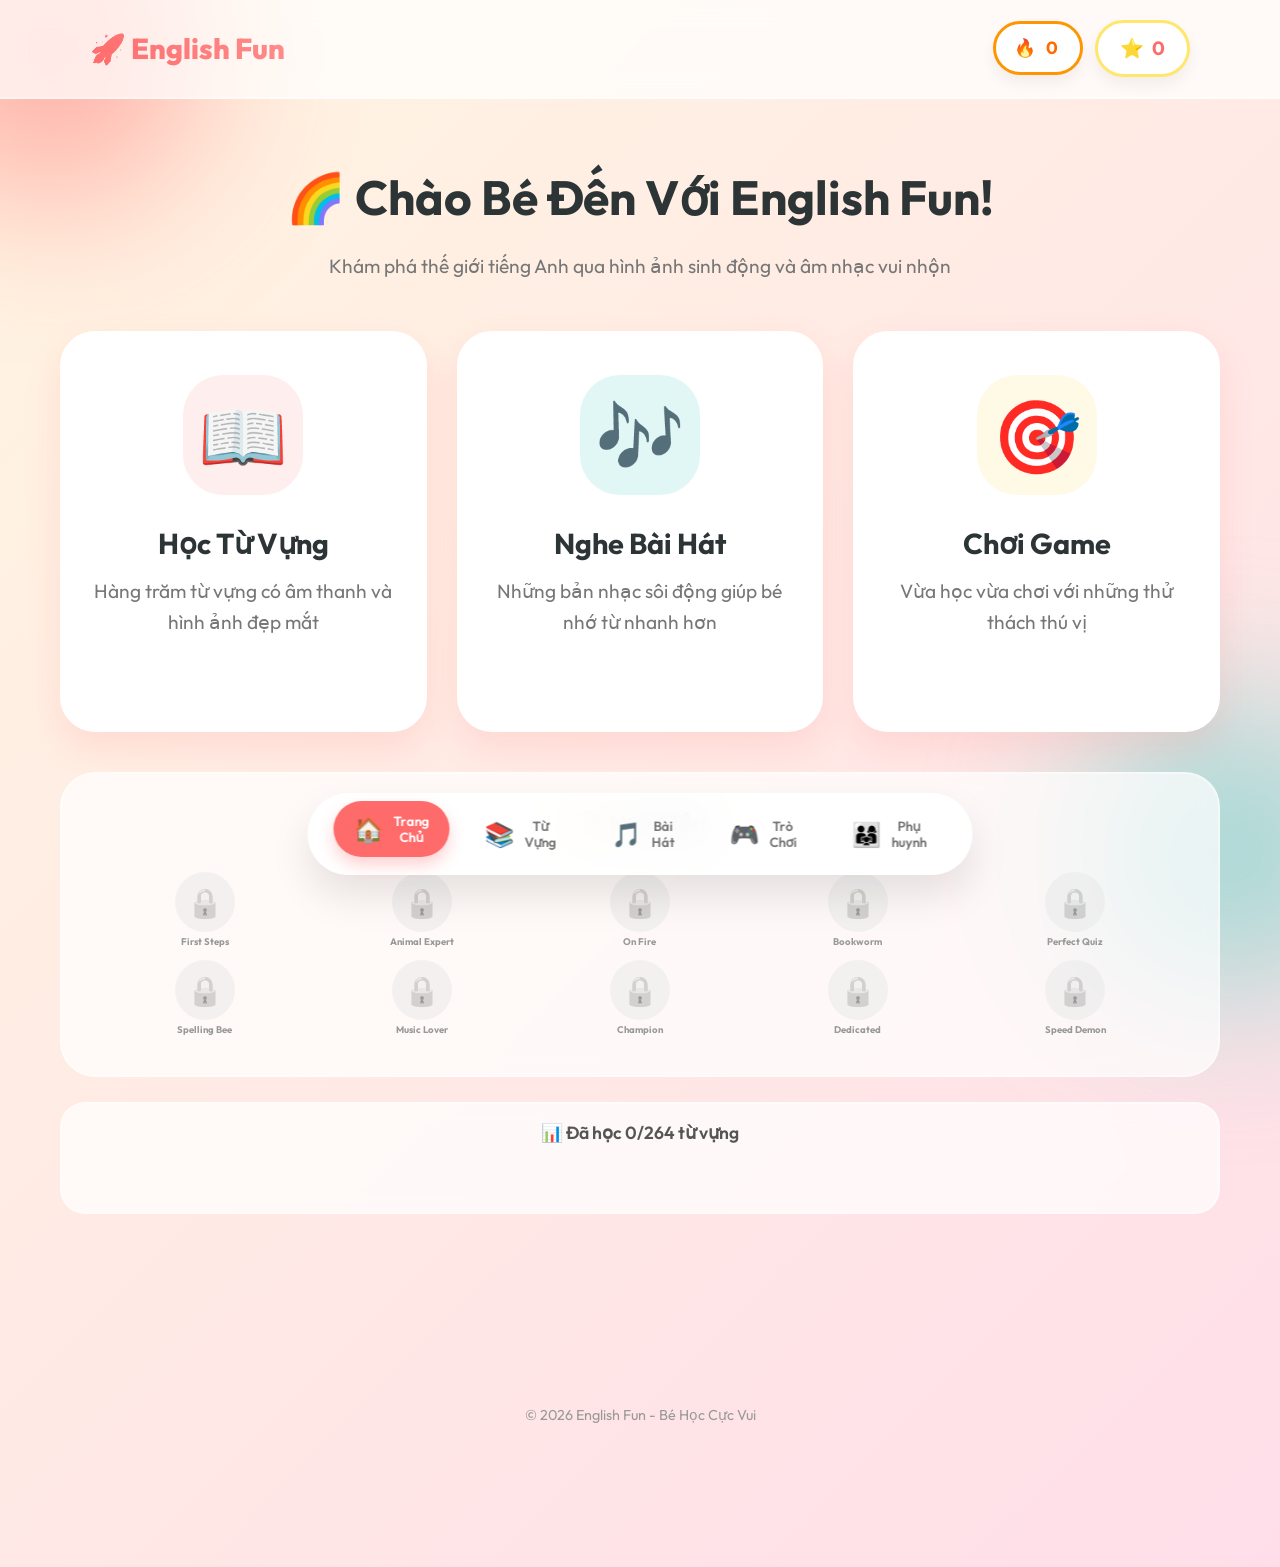
==== commit 34941bcc: "Add Grade 1 review vocab, fix category selection, add pronunciation to quiz/true-false - Add grade1R" ====
--- a/index.html
+++ b/index.html
@@ -127,6 +127,8 @@
         <button class="category-btn" data-category="days">📅 Days</button>
         <button class="category-btn" data-category="seasons">🌸 Seasons</button>
         <button class="category-btn" data-category="emotionsPicture">🎭 Emotions</button>
+        <!-- Grade 1 Review -->
+        <button class="category-btn" data-category="grade1Review">📚 Ôn Tập Lớp 1</button>
       </div>
 
       <!-- View Mode Toggle -->
@@ -205,6 +207,7 @@
         <button class="quiz-category-btn category-btn" data-category="days">📅 Days</button>
         <button class="quiz-category-btn category-btn" data-category="seasons">🌸 Seasons</button>
         <button class="quiz-category-btn category-btn" data-category="emotionsPicture">🎭 Emotions</button>
+        <button class="quiz-category-btn category-btn" data-category="grade1Review">📚 Ôn Tập Lớp 1</button>
       </div>
 
       <!-- ========== QUIZ GAME ========== -->
